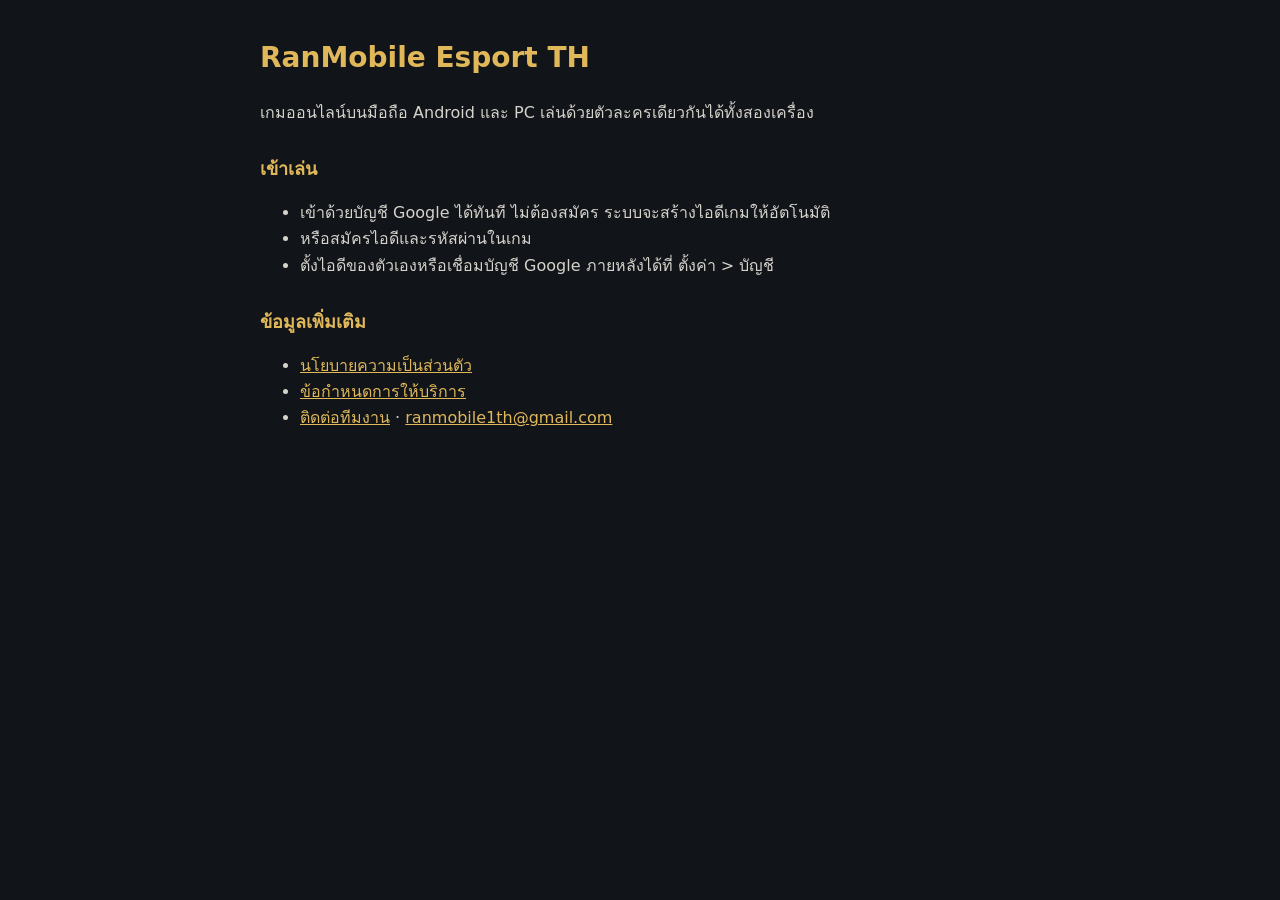
==== index.html @ 69b3a9e6 "RanMobile site: home, privacy, terms, contact" ====
<!doctype html><html lang="th"><meta charset="utf-8"><meta name="viewport" content="width=device-width,initial-scale=1"><title>RanMobile Esport TH</title><style>body{font-family:system-ui,sans-serif;background:#111418;color:#e8e6e1;margin:0;padding:16px;line-height:1.65}main{max-width:760px;margin:0 auto}h1{font-size:28px;color:#e0b85a}h2{font-size:18px;color:#e0b85a;margin-top:28px}p,li{font-size:16px;color:#d6d3cc}a{color:#e0b85a}small{color:#9ca1a9}</style>
<main>
<h1>RanMobile Esport TH</h1>
<p>เกมออนไลน์บนมือถือ Android และ PC เล่นด้วยตัวละครเดียวกันได้ทั้งสองเครื่อง</p>
<h2>เข้าเล่น</h2>
<ul>
<li>เข้าด้วยบัญชี Google ได้ทันที ไม่ต้องสมัคร ระบบจะสร้างไอดีเกมให้อัตโนมัติ</li>
<li>หรือสมัครไอดีและรหัสผ่านในเกม</li>
<li>ตั้งไอดีของตัวเองหรือเชื่อมบัญชี Google ภายหลังได้ที่ ตั้งค่า &gt; บัญชี</li>
</ul>
<h2>ข้อมูลเพิ่มเติม</h2>
<ul>
<li><a href="privacy.html">นโยบายความเป็นส่วนตัว</a></li>
<li><a href="terms.html">ข้อกำหนดการให้บริการ</a></li>
<li><a href="contact.html">ติดต่อทีมงาน</a> · <a href="mailto:ranmobile1th@gmail.com">ranmobile1th@gmail.com</a></li>
</ul>
</main></html>
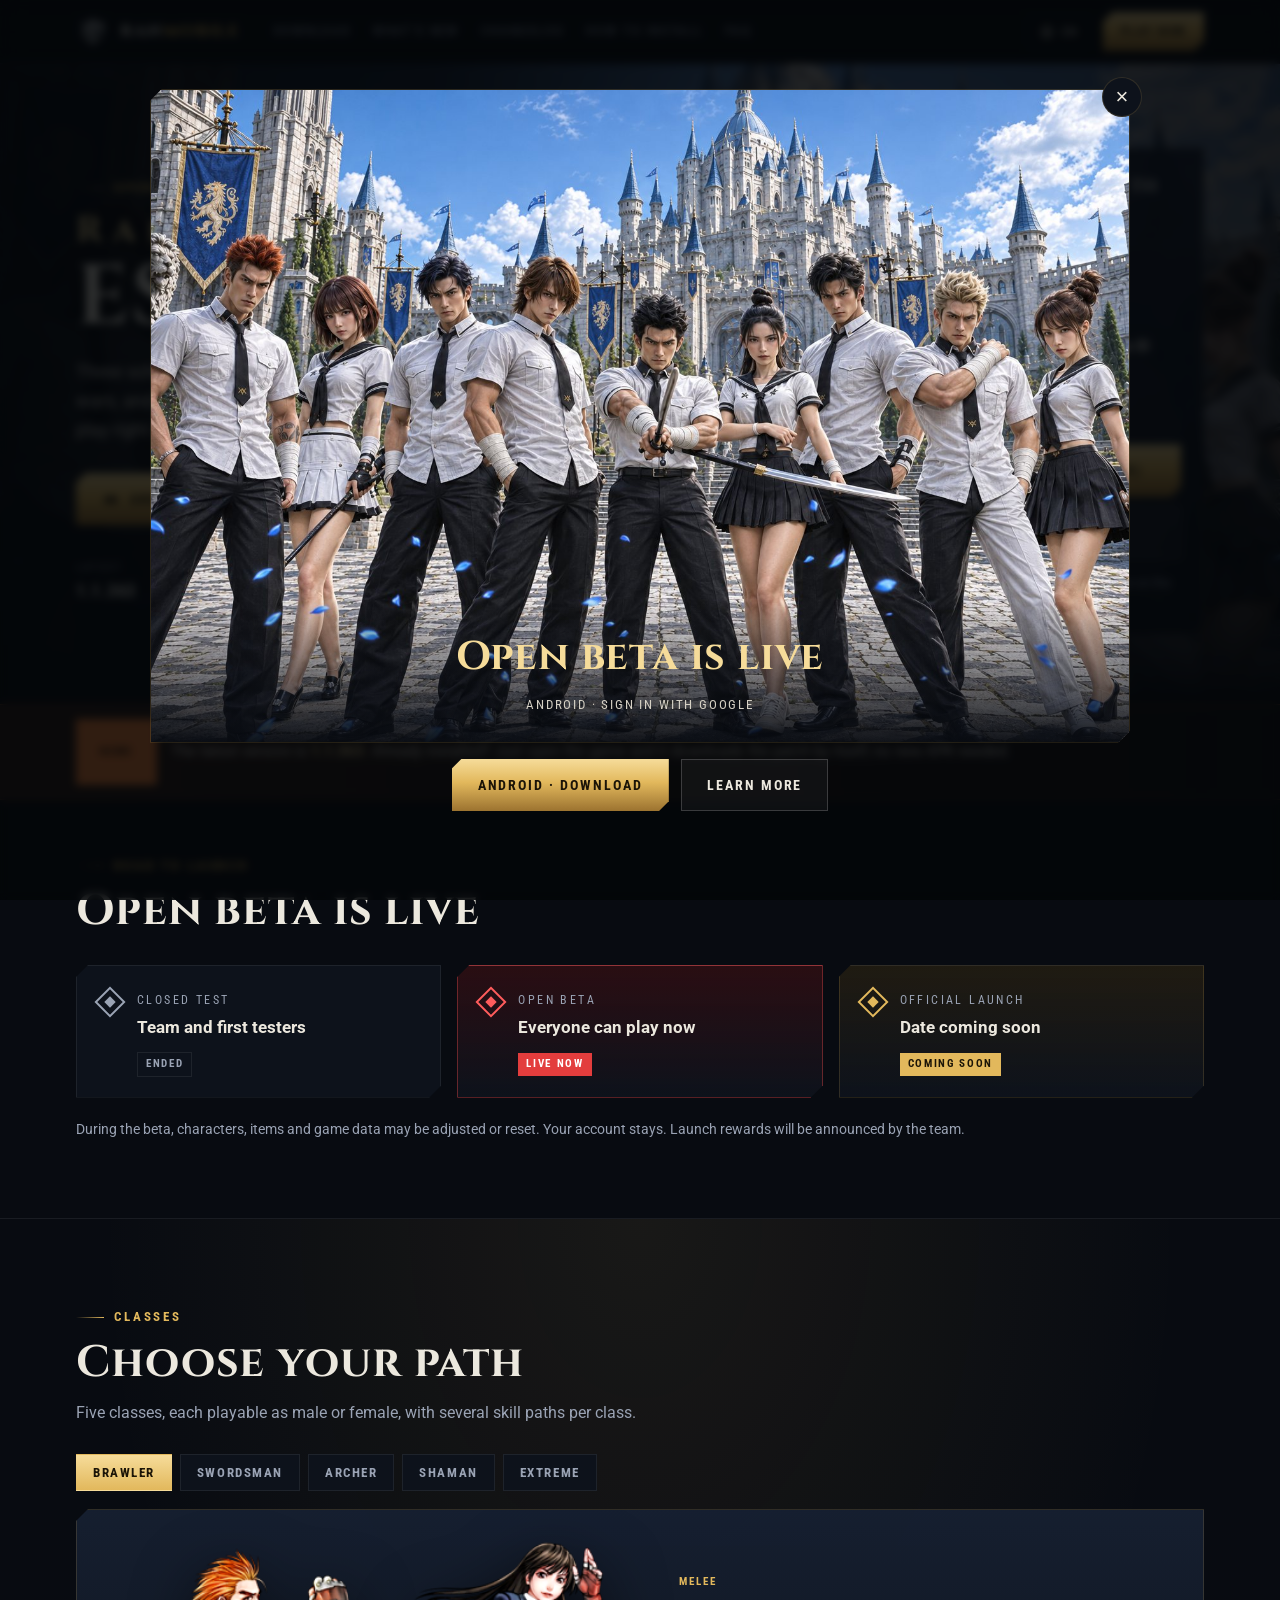
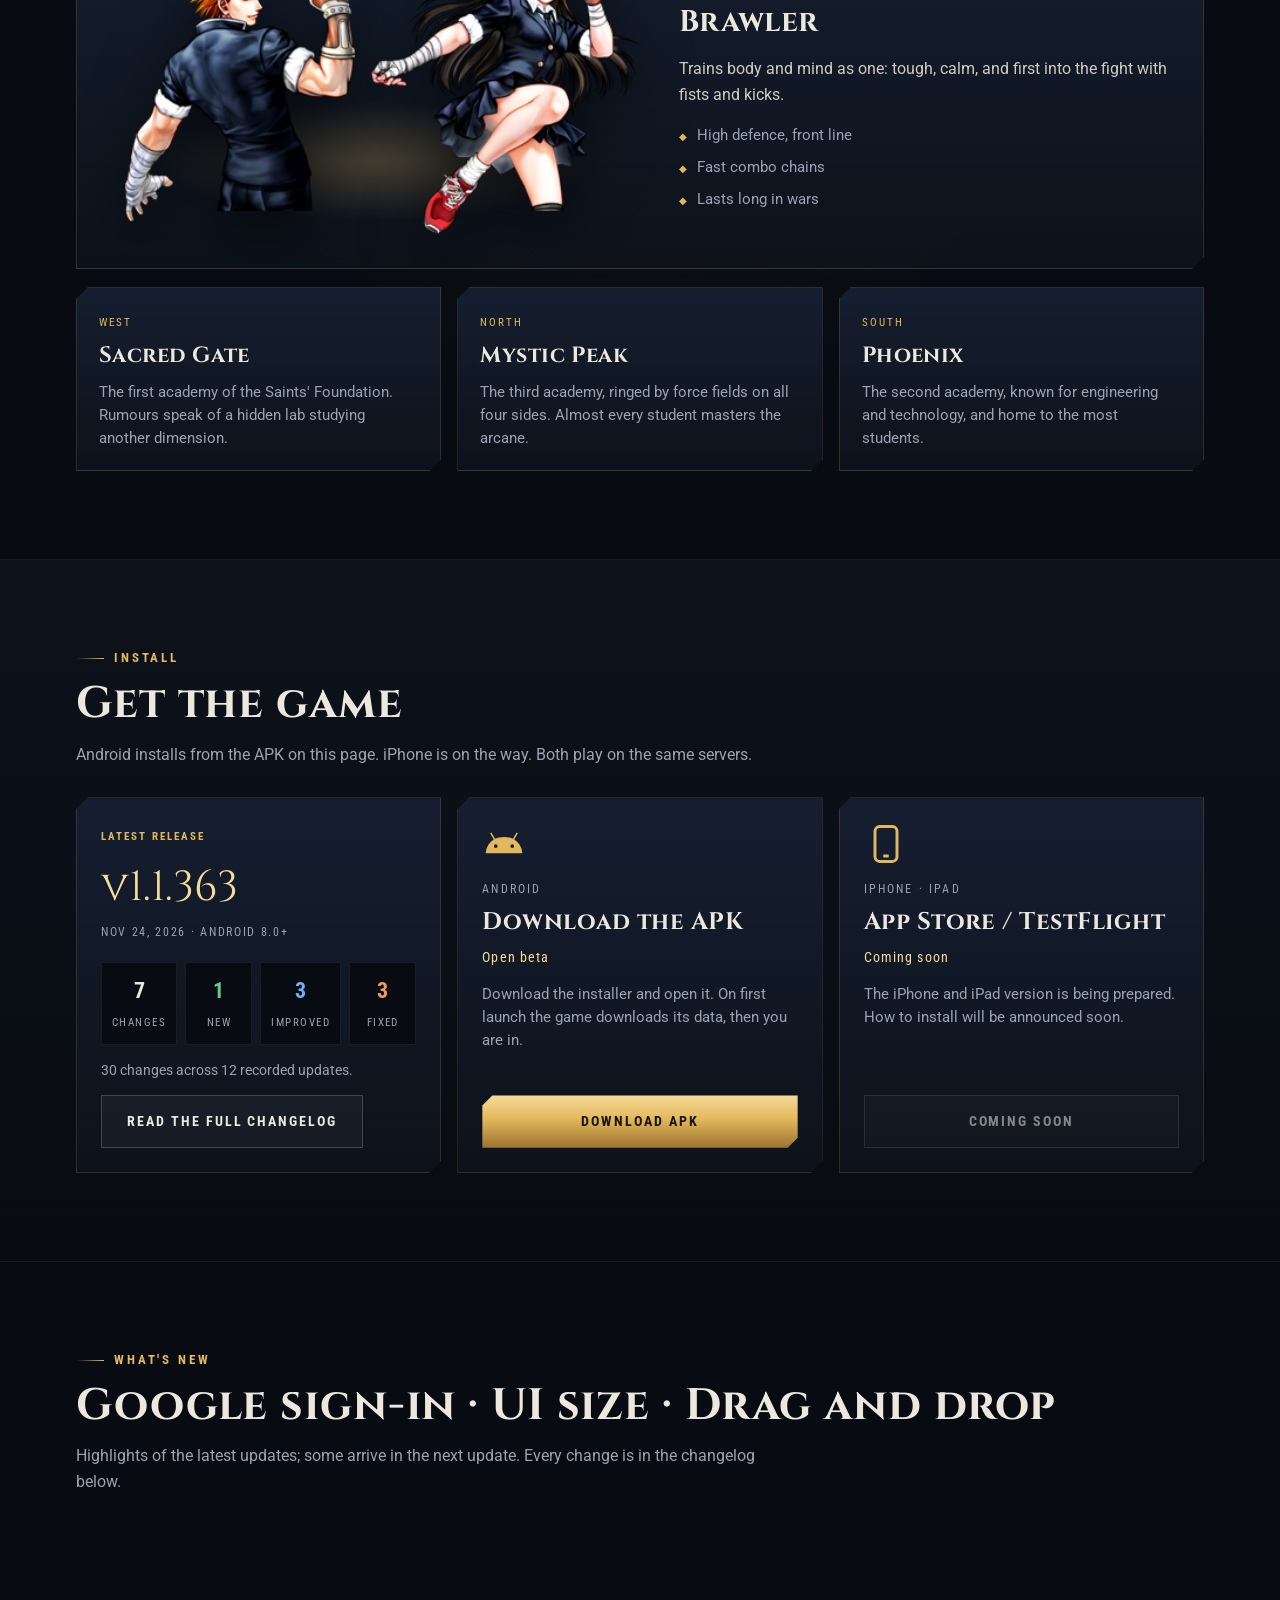
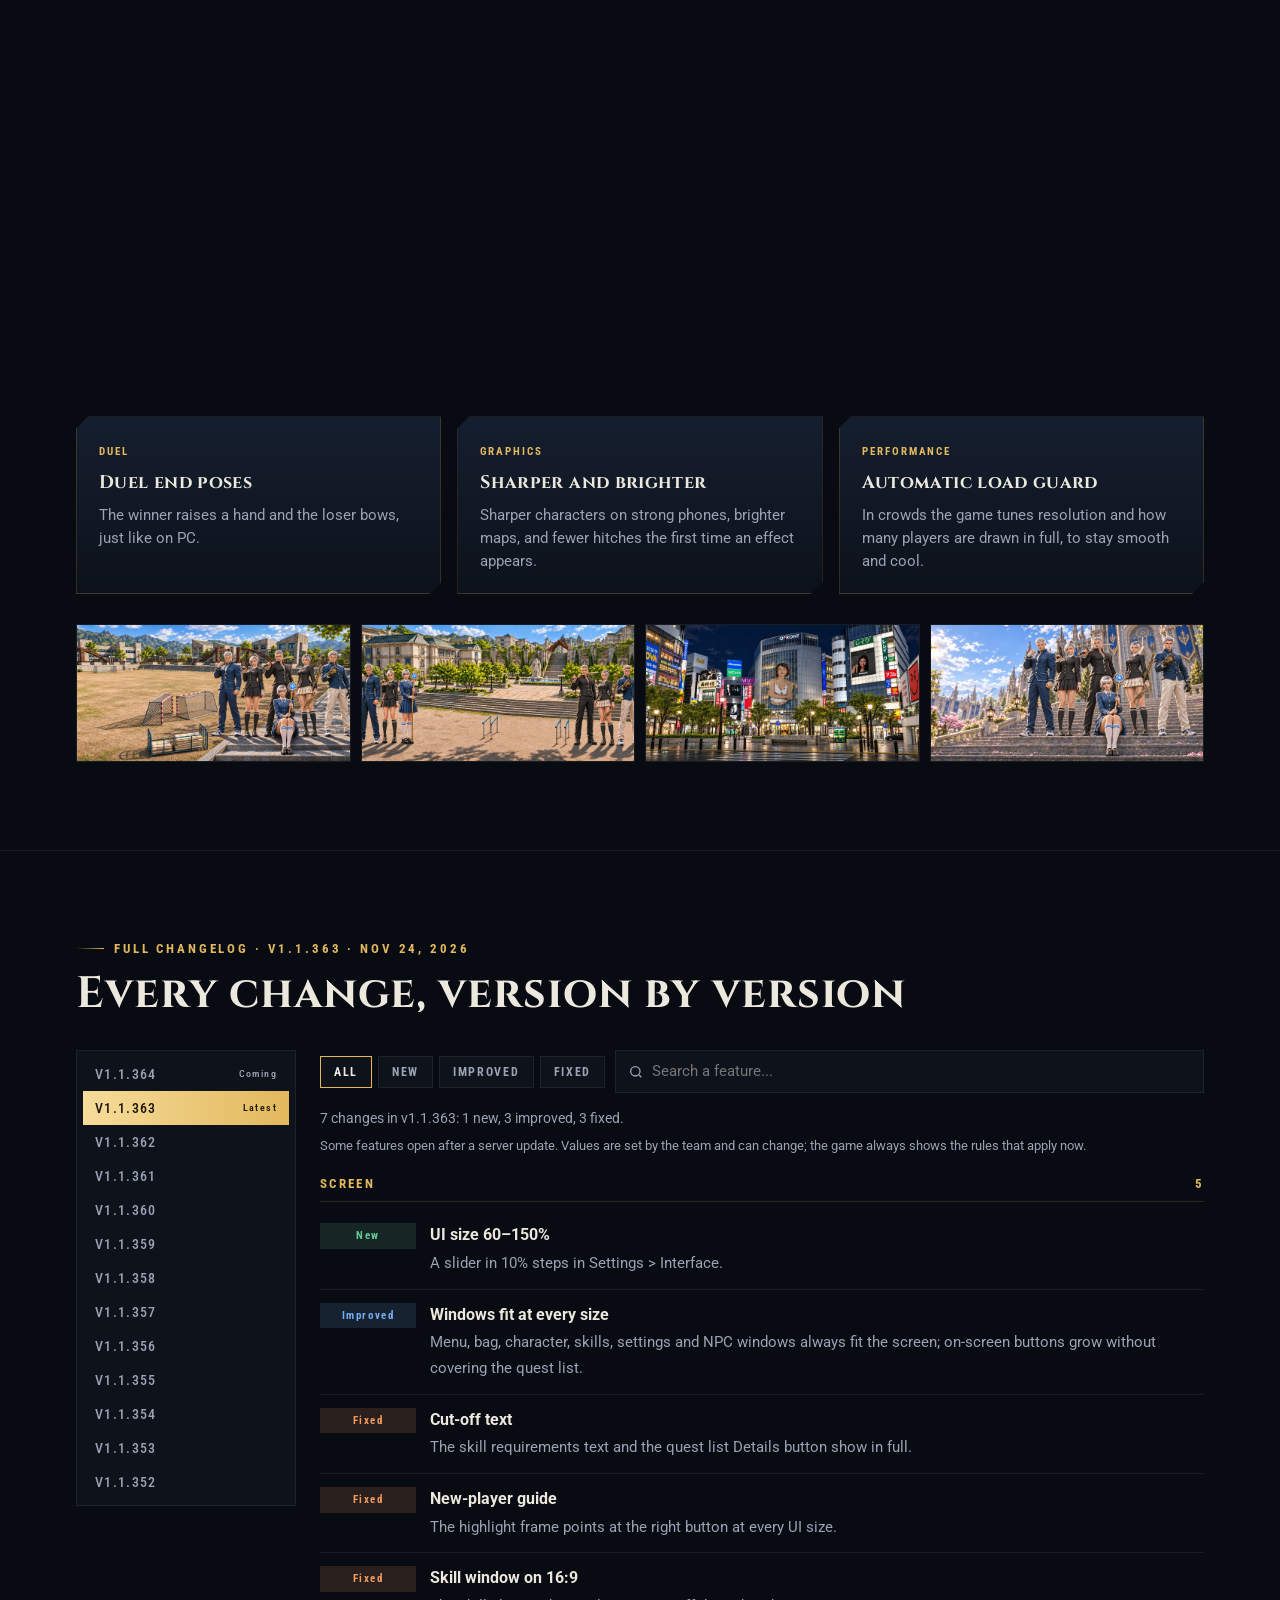
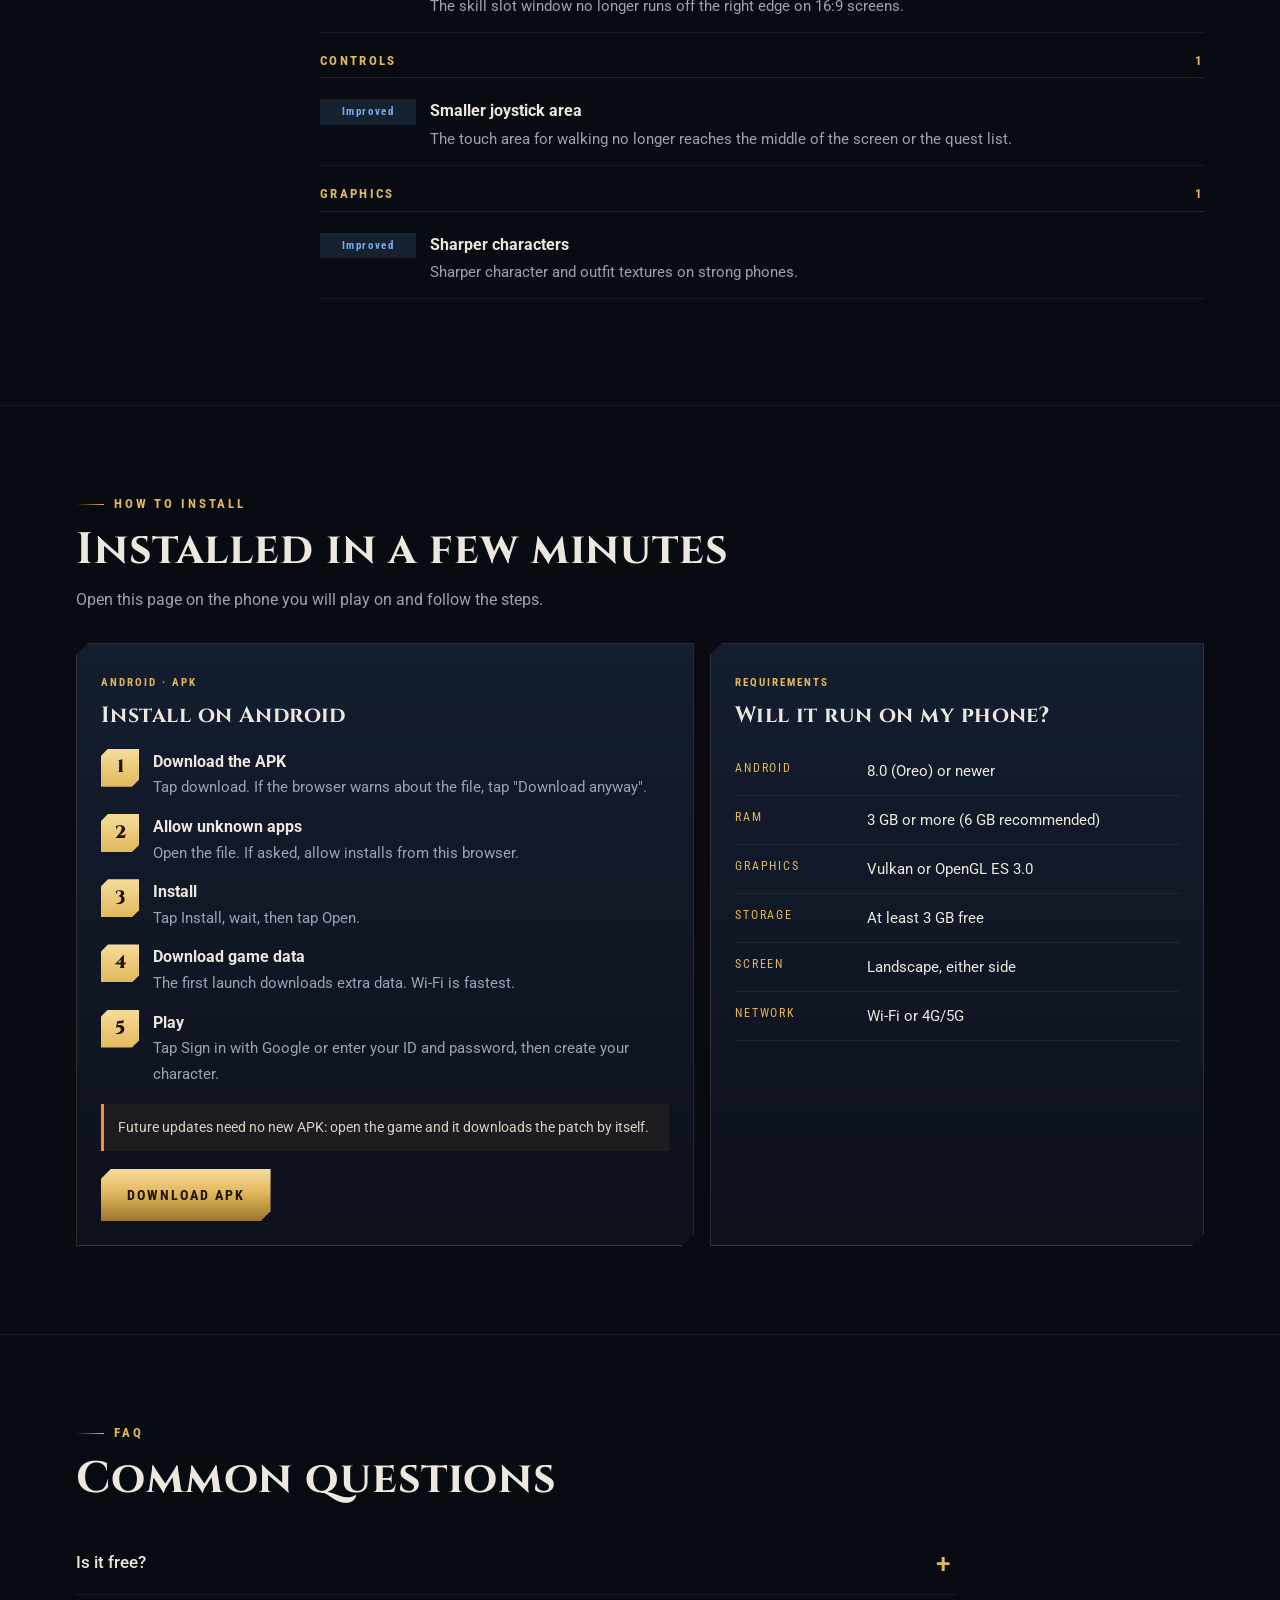
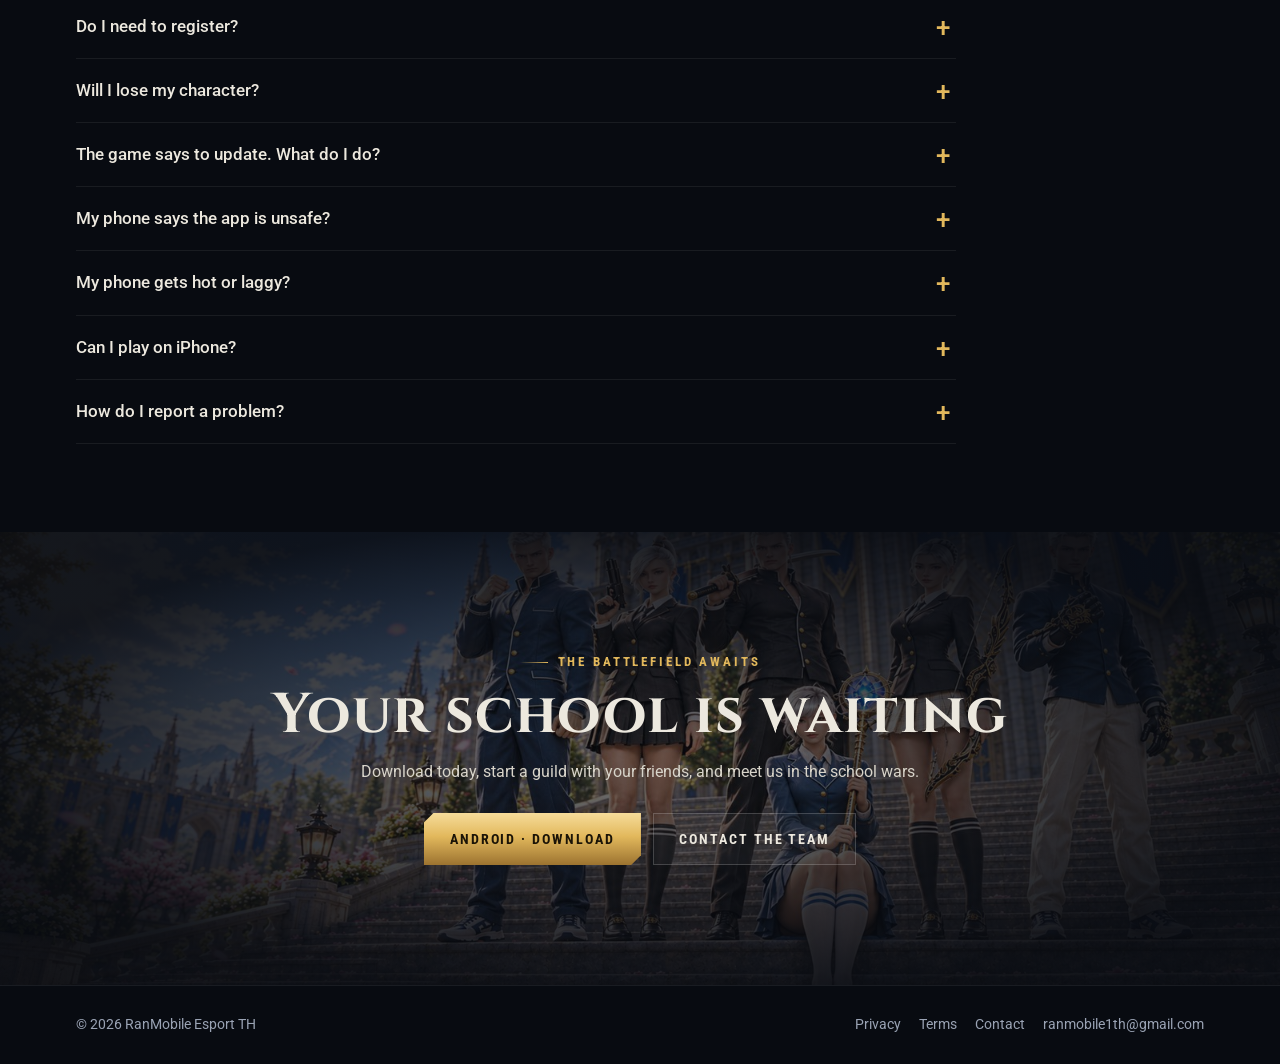
==== commit 91359230: "Game homepage: hero, road to launch, classes, download, what's new, changelog, install, FAQ; 9 langu" ====
--- a/index.html
+++ b/index.html
@@ -1,17 +1,262 @@
-<!doctype html><html lang="th"><meta charset="utf-8"><meta name="viewport" content="width=device-width,initial-scale=1"><title>RanMobile Esport TH</title><style>body{font-family:system-ui,sans-serif;background:#111418;color:#e8e6e1;margin:0;padding:16px;line-height:1.65}main{max-width:760px;margin:0 auto}h1{font-size:28px;color:#e0b85a}h2{font-size:18px;color:#e0b85a;margin-top:28px}p,li{font-size:16px;color:#d6d3cc}a{color:#e0b85a}small{color:#9ca1a9}</style>
+<!doctype html>
+<html lang="th">
+<head>
+<meta charset="utf-8">
+<meta name="viewport" content="width=device-width,initial-scale=1">
+<title>RanMobile Esport TH</title>
+<meta name="description" content="RanMobile Esport TH — เกมออนไลน์บนมือถือ 3 สถาบัน 5 สายอาชีพ สงครามกิลด์และสถาบัน เข้าเล่นด้วยบัญชี Google ได้ทันที">
+<meta property="og:title" content="RanMobile Esport TH">
+<meta property="og:description" content="3 สถาบัน · 5 สายอาชีพ · สงคราม · แชทเสียง · เล่นบนมือถือ Android">
+<meta property="og:image" content="https://ranmobile-th.github.io/img/hero.jpg">
+<meta name="theme-color" content="#080b11">
+<link rel="icon" href="img/mark.png">
+<link rel="preconnect" href="https://fonts.googleapis.com"><link rel="preconnect" href="https://fonts.gstatic.com" crossorigin>
+<link href="https://fonts.googleapis.com/css2?family=Cinzel:wght@600;700;800&family=Noto+Sans+Thai:wght@400;500;700;800&family=Roboto+Condensed:wght@500;700&family=Roboto:wght@400;500;700&display=swap" rel="stylesheet">
+<link rel="stylesheet" href="style.css">
+</head>
+<body>
+<nav class="nav" aria-label="main">
+ <div class="wrap">
+  <a class="brand" href="#top"><img src="img/mark.png" alt=""><span>RAN<b>MOBILE</b></span></a>
+  <div class="navlinks" id="navlinks">
+   <a href="#download" data-i18n="nav.download"></a>
+   <a href="#new" data-i18n="nav.new"></a>
+   <a href="#changelog" data-i18n="nav.changelog"></a>
+   <a href="#install" data-i18n="nav.install"></a>
+   <a href="#faq" data-i18n="nav.faq"></a>
+  </div>
+  <div class="navright">
+   <div class="lang" id="lang">
+    <button type="button" aria-haspopup="true" aria-expanded="false"><svg viewBox="0 0 24 24" fill="none" stroke="currentColor" stroke-width="1.6"><circle cx="12" cy="12" r="9"/><path d="M3 12h18M12 3c2.6 2.8 2.6 15.2 0 18M12 3c-2.6 2.8-2.6 15.2 0 18"/></svg><span id="langcode">TH</span></button>
+    <ul id="langlist"></ul>
+   </div>
+   <a class="btn btn-gold get-btn" href="#download"><span data-i18n="nav.get"></span></a>
+   <button class="burger" id="burger" aria-label="menu"><svg viewBox="0 0 24 24" fill="none" stroke="currentColor" stroke-width="1.8"><path d="M4 7h16M4 12h16M4 17h16"/></svg></button>
+  </div>
+ </div>
+</nav>
+
 <main>
-<h1>RanMobile Esport TH</h1>
-<p>เกมออนไลน์บนมือถือ Android และ PC เล่นด้วยตัวละครเดียวกันได้ทั้งสองเครื่อง</p>
-<h2>เข้าเล่น</h2>
-<ul>
-<li>เข้าด้วยบัญชี Google ได้ทันที ไม่ต้องสมัคร ระบบจะสร้างไอดีเกมให้อัตโนมัติ</li>
-<li>หรือสมัครไอดีและรหัสผ่านในเกม</li>
-<li>ตั้งไอดีของตัวเองหรือเชื่อมบัญชี Google ภายหลังได้ที่ ตั้งค่า &gt; บัญชี</li>
-</ul>
-<h2>ข้อมูลเพิ่มเติม</h2>
-<ul>
-<li><a href="privacy.html">นโยบายความเป็นส่วนตัว</a></li>
-<li><a href="terms.html">ข้อกำหนดการให้บริการ</a></li>
-<li><a href="contact.html">ติดต่อทีมงาน</a> · <a href="mailto:ranmobile1th@gmail.com">ranmobile1th@gmail.com</a></li>
-</ul>
-</main></html>
+<header class="hero" id="top">
+ <div class="hero-bg" aria-hidden="true"></div>
+ <div class="wrap">
+  <div>
+   <div class="kicker" data-i18n="hero.kicker"></div>
+   <h1><span class="sub">RanMobile</span>ESPORT TH</h1>
+   <p class="desc" data-i18n="hero.desc"></p>
+   <div class="ctas">
+    <a class="btn btn-gold apk-link" href="#"><svg viewBox="0 0 24 24" fill="currentColor"><path d="M17.6 9.5 19.4 6.4a.4.4 0 0 0-.7-.4l-1.8 3.2A10.9 10.9 0 0 0 12 8.2c-1.8 0-3.5.4-4.9 1l-1.8-3.2a.4.4 0 1 0-.7.4l1.8 3.1A9.6 9.6 0 0 0 2 17h20a9.6 9.6 0 0 0-4.4-7.5ZM7.5 14.2a1 1 0 1 1 0-2 1 1 0 0 1 0 2Zm9 0a1 1 0 1 1 0-2 1 1 0 0 1 0 2Z"/></svg><span data-i18n="cta.android"></span></a>
+    <a class="btn btn-ghost" aria-disabled="true"><svg viewBox="0 0 24 24" fill="none" stroke="currentColor" stroke-width="1.6"><rect x="6" y="2.5" width="12" height="19" rx="2.5"/><path d="M10.5 18.5h3"/></svg><span data-i18n="cta.ios"></span></a>
+   </div>
+   <div class="stats">
+    <div><small data-i18n="stat.version"></small><b class="v-latest"></b></div>
+    <div><small data-i18n="stat.android"></small><b>8.0+</b></div>
+    <div><small data-i18n="stat.updated"></small><b class="v-date"></b></div>
+   </div>
+  </div>
+  <aside class="card chamfer infocard reveal">
+   <div class="head"><img src="img/mark.png" alt=""><div><h3>RanMobile Esport TH</h3><small data-i18n="card.sub"></small></div></div>
+   <div class="specs">
+    <div><small data-i18n="card.version"></small><b class="v-latest"></b></div>
+    <div><small data-i18n="card.price"></small><b data-i18n="card.free"></b></div>
+    <div><small data-i18n="card.android"></small><b>Android 8.0+</b></div>
+    <div><small data-i18n="card.login"></small><b data-i18n="card.loginv"></b></div>
+    <div class="wide"><small data-i18n="card.where"></small><b data-i18n="card.wherev"></b></div>
+   </div>
+   <a class="btn btn-gold apk-link" href="#"><span data-i18n="cta.androidapk"></span></a>
+   <a class="btn btn-ghost" href="#install"><span data-i18n="cta.howto"></span></a>
+   <p data-i18n="card.note"></p>
+  </aside>
+ </div>
+</header>
+
+<div class="notice">
+ <div class="wrap"><span class="pill req" data-i18n="notice.tag"></span><span data-i18n-html="notice.text"></span></div>
+</div>
+
+<section class="road" id="launch">
+ <div class="wrap">
+  <div class="kicker" data-i18n="road.kicker"></div>
+  <h2 data-i18n="road.title"></h2>
+  <div class="steps">
+   <div class="step done chamfer reveal"><div class="gem"></div><div><small data-i18n="road.s1"></small><b data-i18n="road.s1d"></b><span class="tag ended" data-i18n="tag.ended"></span></div></div>
+   <div class="step live chamfer reveal"><div class="gem"></div><div><small data-i18n="road.s2"></small><b data-i18n="road.s2d"></b><span class="tag live" data-i18n="tag.live"></span></div></div>
+   <div class="step next chamfer reveal"><div class="gem"></div><div><small data-i18n="road.s3"></small><b data-i18n="road.s3d"></b><span class="tag soon" data-i18n="tag.soon"></span></div></div>
+  </div>
+  <p class="foot-note" data-i18n="road.note"></p>
+ </div>
+</section>
+
+<section class="classes block" id="classes">
+ <div class="wrap">
+  <div class="kicker" data-i18n="cls.kicker"></div>
+  <h2 data-i18n="cls.title"></h2>
+  <p class="lead" data-i18n="cls.lead"></p>
+  <div class="cls-tabs" role="tablist" id="clstabs"></div>
+  <div class="card chamfer cls-stage reveal">
+   <div class="cls-art" id="clsart"></div>
+   <div class="cls-info"><span class="chip" id="clschip"></span><h3 id="clsname"></h3><p id="clsdesc"></p><ul id="clspts"></ul></div>
+  </div>
+  <div class="schools">
+   <div class="card chamfer school reveal"><small data-i18n="sch.w"></small><h3>Sacred Gate</h3><p data-i18n="sch.sg"></p></div>
+   <div class="card chamfer school reveal"><small data-i18n="sch.n"></small><h3>Mystic Peak</h3><p data-i18n="sch.mp"></p></div>
+   <div class="card chamfer school reveal"><small data-i18n="sch.s"></small><h3>Phoenix</h3><p data-i18n="sch.phx"></p></div>
+  </div>
+ </div>
+</section>
+
+<section class="get block" id="download">
+ <div class="wrap">
+  <div class="kicker" data-i18n="get.kicker"></div>
+  <h2 data-i18n="get.title"></h2>
+  <p class="lead" data-i18n="get.lead"></p>
+  <div class="get-grid">
+   <div class="card chamfer release reveal">
+    <span class="chip" data-i18n="get.latest"></span>
+    <div class="ver">v<span class="v-latest"></span></div>
+    <div class="meta"><span class="v-date"></span> · ANDROID 8.0+</div>
+    <div class="counts"><div><b id="c-all"></b><small data-i18n="get.changes"></small></div><div class="n"><b id="c-new"></b><small data-i18n="f.new"></small></div><div class="i"><b id="c-imp"></b><small data-i18n="f.imp"></small></div><div class="f"><b id="c-fix"></b><small data-i18n="f.fix"></small></div></div>
+    <p id="c-total"></p>
+    <a class="btn btn-ghost" href="#changelog"><span data-i18n="get.readall"></span></a>
+   </div>
+   <div class="card chamfer platform reveal">
+    <svg class="icon" viewBox="0 0 24 24" fill="currentColor"><path d="M17.6 9.5 19.4 6.4a.4.4 0 0 0-.7-.4l-1.8 3.2A10.9 10.9 0 0 0 12 8.2c-1.8 0-3.5.4-4.9 1l-1.8-3.2a.4.4 0 1 0-.7.4l1.8 3.1A9.6 9.6 0 0 0 2 17h20a9.6 9.6 0 0 0-4.4-7.5ZM7.5 14.2a1 1 0 1 1 0-2 1 1 0 0 1 0 2Zm9 0a1 1 0 1 1 0-2 1 1 0 0 1 0 2Z"/></svg>
+    <small>ANDROID</small><h3 data-i18n="get.and"></h3><div class="sub" data-i18n="get.ands"></div>
+    <p data-i18n="get.andp"></p>
+    <a class="btn btn-gold apk-link" href="#"><span data-i18n="cta.downloadapk"></span></a>
+   </div>
+   <div class="card chamfer platform reveal">
+    <svg class="icon" viewBox="0 0 24 24" fill="none" stroke="currentColor" stroke-width="1.6"><rect x="6" y="2.5" width="12" height="19" rx="2.5"/><path d="M10.5 18.5h3"/></svg>
+    <small>IPHONE · IPAD</small><h3 data-i18n="get.ios"></h3><div class="sub" data-i18n="tag.soon"></div>
+    <p data-i18n="get.iosp"></p>
+    <a class="btn btn-ghost" aria-disabled="true"><span data-i18n="tag.soon"></span></a>
+   </div>
+  </div>
+ </div>
+</section>
+
+<section class="block" id="new">
+ <div class="wrap">
+  <div class="kicker" data-i18n="new.kicker"></div>
+  <h2 data-i18n="new.title"></h2>
+  <p class="lead" data-i18n="new.lead"></p>
+  <div class="feat-hero">
+   <article class="feat big chamfer reveal"><div class="bg" style="background-image:url(img/hero.jpg)"></div><span class="chip" data-i18n="new.f1c"></span><h3 data-i18n="new.f1t"></h3><p data-i18n="new.f1p"></p></article>
+   <article class="feat chamfer reveal"><div class="bg" style="background-image:url(img/slide2.jpg)"></div><span class="chip" data-i18n="new.f2c"></span><h3 data-i18n="new.f2t"></h3><p data-i18n="new.f2p"></p></article>
+   <article class="feat chamfer reveal"><div class="bg" style="background-image:url(img/slide1.jpg)"></div><span class="chip" data-i18n="new.f3c"></span><h3 data-i18n="new.f3t"></h3><p data-i18n="new.f3p"></p></article>
+  </div>
+  <div class="feat-grid">
+   <div class="card chamfer mini reveal"><span class="chip" data-i18n="new.m1c"></span><h3 data-i18n="new.m1t"></h3><p data-i18n="new.m1p"></p></div>
+   <div class="card chamfer mini reveal"><span class="chip" data-i18n="new.m2c"></span><h3 data-i18n="new.m2t"></h3><p data-i18n="new.m2p"></p></div>
+   <div class="card chamfer mini reveal"><span class="chip" data-i18n="new.m3c"></span><h3 data-i18n="new.m3t"></h3><p data-i18n="new.m3p"></p></div>
+  </div>
+  <div class="gallery" id="gallery">
+   <button data-src="img/slide1.jpg" aria-label="screenshot 1"><img src="img/slide1.jpg" alt="" loading="lazy"></button>
+   <button data-src="img/slide2.jpg" aria-label="screenshot 2"><img src="img/slide2.jpg" alt="" loading="lazy"></button>
+   <button data-src="img/slide3.jpg" aria-label="screenshot 3"><img src="img/slide3.jpg" alt="" loading="lazy"></button>
+   <button data-src="img/slide4.jpg" aria-label="screenshot 4"><img src="img/slide4.jpg" alt="" loading="lazy"></button>
+  </div>
+ </div>
+</section>
+
+<section class="block" id="changelog">
+ <div class="wrap">
+  <div class="kicker" id="log-kicker"></div>
+  <h2 data-i18n="log.title"></h2>
+  <div class="log">
+   <nav class="rail" id="rail" aria-label="versions"></nav>
+   <div>
+    <div class="logtools">
+     <div class="filters" id="filters">
+      <button data-f="all" aria-pressed="true" data-i18n="f.all"></button>
+      <button data-f="new" aria-pressed="false" data-i18n="f.new"></button>
+      <button data-f="imp" aria-pressed="false" data-i18n="f.imp"></button>
+      <button data-f="fix" aria-pressed="false" data-i18n="f.fix"></button>
+     </div>
+     <label class="search"><svg viewBox="0 0 24 24" fill="none" stroke="currentColor" stroke-width="2"><circle cx="11" cy="11" r="7"/><path d="m20 20-3.5-3.5"/></svg><input id="q" type="search" data-i18n-ph="log.search"></label>
+    </div>
+    <p class="logsum" id="logsum"></p>
+    <p class="lognote" data-i18n="log.note"></p>
+    <div id="entries"></div>
+   </div>
+  </div>
+ </div>
+</section>
+
+<section class="block" id="install">
+ <div class="wrap">
+  <div class="kicker" data-i18n="ins.kicker"></div>
+  <h2 data-i18n="ins.title"></h2>
+  <p class="lead" data-i18n="ins.lead"></p>
+  <div class="install-grid">
+   <div class="card chamfer howto reveal">
+    <span class="chip">ANDROID · APK</span><h3 data-i18n="ins.h"></h3>
+    <ol>
+     <li><div><b data-i18n="ins.1t"></b><span data-i18n="ins.1p"></span></div></li>
+     <li><div><b data-i18n="ins.2t"></b><span data-i18n="ins.2p"></span></div></li>
+     <li><div><b data-i18n="ins.3t"></b><span data-i18n="ins.3p"></span></div></li>
+     <li><div><b data-i18n="ins.4t"></b><span data-i18n="ins.4p"></span></div></li>
+     <li><div><b data-i18n="ins.5t"></b><span data-i18n="ins.5p"></span></div></li>
+    </ol>
+    <div class="tip" data-i18n="ins.tip"></div>
+    <div style="margin-top:18px"><a class="btn btn-gold apk-link" href="#"><span data-i18n="cta.downloadapk"></span></a></div>
+   </div>
+   <div class="card chamfer req reveal">
+    <span class="chip" data-i18n="req.kicker"></span><h3 data-i18n="req.title"></h3>
+    <dl>
+     <div><dt>Android</dt><dd data-i18n="req.and"></dd></div>
+     <div><dt data-i18n="req.ramk"></dt><dd data-i18n="req.ram"></dd></div>
+     <div><dt data-i18n="req.gfxk"></dt><dd data-i18n="req.gfx"></dd></div>
+     <div><dt data-i18n="req.spacek"></dt><dd data-i18n="req.space"></dd></div>
+     <div><dt data-i18n="req.scrk"></dt><dd data-i18n="req.scr"></dd></div>
+     <div><dt data-i18n="req.netk"></dt><dd data-i18n="req.net"></dd></div>
+    </dl>
+   </div>
+  </div>
+ </div>
+</section>
+
+<section class="block" id="faq">
+ <div class="wrap">
+  <div class="kicker">FAQ</div>
+  <h2 data-i18n="faq.title"></h2>
+  <div class="faq-list" id="faqlist"></div>
+ </div>
+</section>
+
+<section class="closing">
+ <div class="bg" aria-hidden="true"></div>
+ <div class="wrap">
+  <div class="kicker" style="justify-content:center" data-i18n="end.kicker"></div>
+  <h2 data-i18n="end.title"></h2>
+  <p data-i18n="end.p"></p>
+  <div class="ctas">
+   <a class="btn btn-gold apk-link" href="#"><span data-i18n="cta.android"></span></a>
+   <a class="btn btn-ghost" href="contact.html"><span data-i18n="cta.contact"></span></a>
+  </div>
+ </div>
+</section>
+</main>
+
+<footer>
+ <div class="wrap">
+  <span>© 2026 RanMobile Esport TH</span>
+  <nav><a href="privacy.html" data-i18n="foot.privacy"></a><a href="terms.html" data-i18n="foot.terms"></a><a href="contact.html" data-i18n="foot.contact"></a><a href="mailto:ranmobile1th@gmail.com">ranmobile1th@gmail.com</a></nav>
+ </div>
+</footer>
+
+<div class="modal" id="poster" role="dialog" aria-modal="true">
+ <div class="box">
+  <button class="x" aria-label="close">×</button>
+  <div class="poster chamfer"><img src="img/hero.jpg" alt=""><div class="cap"><h3 data-i18n="pop.title"></h3><p data-i18n="pop.sub"></p></div></div>
+  <div class="ctas"><a class="btn btn-gold apk-link" href="#"><span data-i18n="cta.android"></span></a><a class="btn btn-ghost close-modal" href="#launch"><span data-i18n="pop.more"></span></a></div>
+ </div>
+</div>
+<div class="modal lightbox" id="lightbox" role="dialog" aria-modal="true"><div class="box"><button class="x" aria-label="close">×</button><img alt=""></div></div>
+
+<script src="site.js"></script>
+<script src="i18n.js"></script>
+<script src="changelog.js"></script>
+<script src="app.js"></script>
+</body>
+</html>
--- a/style.css
+++ b/style.css
@@ -0,0 +1,263 @@
+:root{color-scheme:dark;--ground:#080b11;--ground-2:#0d121b;--panel:#111824;--panel-hi:#162032;--line:rgba(226,184,92,.16);--line-soft:rgba(255,255,255,.07);--gold:#e2b85c;--gold-hi:#f6dc9a;--gold-deep:#9c7330;--ember:#ff8a3d;--text:#ece8de;--muted:#9aa3b4;--new:#63c995;--imp:#73aef0;--fix:#f19a5c;--on-gold:#1b1407;--display:"Cinzel","Noto Sans Thai","Trajan Pro",Georgia,serif;--label:"Roboto Condensed","Noto Sans Thai","Arial Narrow",system-ui,sans-serif;--body:"Roboto","Noto Sans Thai",system-ui,-apple-system,"Segoe UI",sans-serif;--gutter:16px;--max:1160px;--chamfer:12px}
+*{box-sizing:border-box}html{scroll-behavior:smooth;scroll-padding-top:72px}
+body{margin:0;background:var(--ground);color:var(--text);font-family:var(--body);font-size:16px;line-height:1.6;-webkit-font-smoothing:antialiased;overflow-x:hidden}
+a{color:var(--gold);text-decoration:none}a:hover{color:var(--gold-hi)}
+img{max-width:100%;display:block}
+.wrap{max-width:var(--max);margin:0 auto;padding:0 var(--gutter)}
+.chamfer{clip-path:polygon(var(--chamfer) 0,100% 0,100% calc(100% - var(--chamfer)),calc(100% - var(--chamfer)) 100%,0 100%,0 var(--chamfer))}
+.kicker{font-family:var(--label);font-weight:700;font-size:13px;letter-spacing:.22em;text-transform:uppercase;color:var(--gold);display:flex;align-items:center;gap:10px}
+.kicker:before{content:"";width:28px;height:1px;background:linear-gradient(90deg,transparent,var(--gold))}
+h1,h2,h3{font-family:var(--display);font-weight:700;margin:0;letter-spacing:.02em}
+h2{font-size:clamp(28px,4vw,44px);line-height:1.15;margin:10px 0 12px}
+.lead{color:var(--muted);max-width:720px;margin:0}
+section{position:relative;padding:88px 0}
+.block{border-top:1px solid var(--line-soft)}
+/* buttons */
+.btn{display:inline-flex;align-items:center;justify-content:center;gap:10px;font-family:var(--label);font-weight:700;font-size:14px;letter-spacing:.14em;text-transform:uppercase;padding:15px 26px;border:0;cursor:pointer;transition:transform .15s,filter .15s,background .15s;white-space:nowrap}
+.btn svg{width:18px;height:18px;flex:none}
+.btn-gold{background:linear-gradient(var(--gold-hi),var(--gold) 45%,var(--gold-deep));color:var(--on-gold);clip-path:polygon(10px 0,100% 0,100% calc(100% - 10px),calc(100% - 10px) 100%,0 100%,0 10px)}
+.btn-gold:hover{filter:brightness(1.08);transform:translateY(-1px);color:var(--on-gold)}
+.btn-ghost{background:rgba(255,255,255,.04);color:var(--text);box-shadow:inset 0 0 0 1px rgba(255,255,255,.18)}
+.btn-ghost:hover{background:rgba(255,255,255,.08);color:var(--text)}
+.btn[aria-disabled=true]{opacity:.55;cursor:default;pointer-events:none}
+/* nav */
+.nav{position:sticky;top:0;z-index:50;background:rgba(8,11,17,.82);backdrop-filter:blur(12px);-webkit-backdrop-filter:blur(12px);border-bottom:1px solid var(--line-soft)}
+.nav .wrap{display:flex;align-items:center;gap:22px;height:63px}
+.brand{display:flex;align-items:center;gap:10px;font-family:var(--display);font-weight:800;letter-spacing:.12em;color:var(--text);font-size:16px}
+.brand img{width:34px;height:34px;object-fit:contain}
+.brand b{color:var(--gold);font-weight:800}
+.navlinks{display:flex;gap:22px;margin-left:12px}
+.navlinks a{font-family:var(--label);font-weight:500;font-size:13px;letter-spacing:.14em;text-transform:uppercase;color:var(--muted)}
+.navlinks a:hover{color:var(--text)}
+.navright{margin-left:auto;display:flex;align-items:center;gap:12px}
+.lang{position:relative}
+.lang button{display:flex;align-items:center;gap:7px;background:none;border:1px solid var(--line-soft);color:var(--text);font-family:var(--label);font-size:13px;letter-spacing:.1em;padding:8px 11px;cursor:pointer}
+.lang button svg{width:16px;height:16px;opacity:.8}
+.lang ul{position:absolute;right:0;top:calc(100% + 6px);list-style:none;margin:0;padding:6px;background:var(--panel);border:1px solid var(--line);min-width:190px;display:none;box-shadow:0 18px 40px rgba(0,0,0,.5)}
+.lang.open ul{display:block}
+.lang li a{display:flex;justify-content:space-between;gap:12px;padding:9px 12px;color:var(--text);font-size:14px}
+.lang li a:hover,.lang li a[aria-current=true]{background:var(--panel-hi);color:var(--gold-hi)}
+.lang li small{color:var(--muted);font-family:var(--label);letter-spacing:.1em}
+.nav .btn{padding:10px 18px;font-size:12px}
+.burger{display:none;background:none;border:0;color:var(--text);padding:6px;cursor:pointer}
+.burger svg{width:26px;height:26px}
+/* hero */
+.hero{position:relative;min-height:640px;display:flex;align-items:center;overflow:hidden;padding:72px 0 56px}
+.hero-bg{position:absolute;inset:0;background:url(img/hero.jpg) center 22%/cover no-repeat;transform:scale(1.04);animation:drift 22s ease-in-out infinite alternate}
+@keyframes drift{to{transform:scale(1.1) translateX(-1.5%)}}
+.hero:after{content:"";position:absolute;inset:0;background:linear-gradient(90deg,rgba(8,11,17,.96) 0%,rgba(8,11,17,.82) 34%,rgba(8,11,17,.25) 62%,rgba(8,11,17,.55) 100%),linear-gradient(0deg,var(--ground) 0%,transparent 30%)}
+.hero .wrap{position:relative;z-index:2;display:grid;grid-template-columns:1fr 360px;gap:40px;align-items:center;width:100%}
+.hero h1{font-size:clamp(44px,7vw,84px);line-height:1;letter-spacing:.02em;margin:14px 0 6px;text-shadow:0 6px 30px rgba(0,0,0,.6)}
+.hero h1 .sub{display:block;font-size:.42em;letter-spacing:.34em;color:var(--gold-hi);margin-bottom:8px;font-weight:700}
+.hero p.desc{font-size:18px;color:#d9d5cb;max-width:520px;margin:18px 0 28px}
+.hero .ctas{display:flex;gap:12px;flex-wrap:wrap}
+.stats{display:flex;gap:44px;margin-top:34px;flex-wrap:wrap}
+.stats div{font-family:var(--label)}
+.stats small{display:block;font-size:11px;letter-spacing:.2em;color:var(--muted);text-transform:uppercase}
+.stats b{font-size:18px;letter-spacing:.04em;color:var(--text)}
+.card{background:linear-gradient(180deg,rgba(22,32,50,.92),rgba(13,18,27,.94));border:1px solid var(--line);position:relative}
+.infocard{padding:22px;backdrop-filter:blur(6px)}
+.infocard .head{display:flex;gap:14px;align-items:center;margin-bottom:16px}
+.infocard .head img{width:58px;height:58px;object-fit:contain;filter:drop-shadow(0 4px 12px rgba(226,184,92,.25))}
+.infocard h3{font-size:18px}
+.infocard .head small{color:var(--muted);font-size:13px}
+.specs{display:grid;grid-template-columns:1fr 1fr;gap:12px 16px;padding:14px 0;border-top:1px solid var(--line-soft);border-bottom:1px solid var(--line-soft);margin-bottom:16px}
+.specs small{display:block;font-family:var(--label);font-size:11px;letter-spacing:.18em;text-transform:uppercase;color:var(--muted)}
+.specs b{font-size:15px}
+.specs .wide{grid-column:1/-1}
+.infocard .btn{width:100%;margin-bottom:10px}
+.infocard p{font-size:12.5px;color:var(--muted);text-align:center;margin:4px 0 0}
+/* notice */
+.notice{background:linear-gradient(90deg,rgba(255,138,61,.16),rgba(255,138,61,.04));border-top:1px solid rgba(255,138,61,.35);border-bottom:1px solid rgba(255,138,61,.2)}
+.notice .wrap{display:flex;gap:14px;align-items:center;padding-top:14px;padding-bottom:14px;font-size:14.5px}
+.pill{font-family:var(--label);font-weight:700;font-size:11px;letter-spacing:.16em;text-transform:uppercase;padding:4px 9px;white-space:nowrap}
+.pill.req{background:var(--ember);color:#1b0d03}
+.notice b{color:var(--gold-hi)}
+/* road */
+.road{padding:56px 0 64px}
+.road h2{margin-bottom:28px}
+.steps{display:grid;grid-template-columns:repeat(3,1fr);gap:16px}
+.step{padding:20px 22px;display:flex;gap:16px;align-items:flex-start;border:1px solid var(--line-soft);background:var(--ground-2)}
+.step .gem{width:22px;height:22px;transform:rotate(45deg);border:2px solid var(--muted);flex:none;margin-top:5px;display:grid;place-items:center}
+.step .gem:after{content:"";width:8px;height:8px;background:var(--muted)}
+.step small{font-family:var(--label);font-size:12px;letter-spacing:.2em;text-transform:uppercase;color:var(--muted)}
+.step b{display:block;font-size:17px;margin:2px 0 8px}
+.step.done{opacity:.72}
+.step.live{border-color:rgba(255,80,80,.55);background:linear-gradient(180deg,rgba(70,16,20,.55),var(--ground-2));box-shadow:0 0 0 1px rgba(255,80,80,.18),0 10px 40px rgba(255,60,60,.08)}
+.step.live .gem{border-color:#ff5c5c}.step.live .gem:after{background:#ff5c5c}
+.step.next{border-color:var(--line);background:linear-gradient(180deg,rgba(60,46,18,.45),var(--ground-2))}
+.step.next .gem{border-color:var(--gold)}.step.next .gem:after{background:var(--gold)}
+.tag{display:inline-block;font-family:var(--label);font-weight:700;font-size:10.5px;letter-spacing:.16em;padding:3px 8px;text-transform:uppercase}
+.tag.ended{border:1px solid var(--line-soft);color:var(--muted)}
+.tag.live{background:#e33d3d;color:#fff;animation:pulse 1.6s infinite}
+.tag.soon{background:var(--gold);color:var(--on-gold)}
+@keyframes pulse{50%{box-shadow:0 0 0 6px rgba(227,61,61,0)}0%{box-shadow:0 0 0 0 rgba(227,61,61,.6)}}
+.foot-note{margin-top:20px;color:var(--muted);font-size:14px}
+/* classes */
+.classes{background:radial-gradient(ellipse at 50% 0,rgba(226,184,92,.08),transparent 60%),var(--ground)}
+.cls-tabs{display:flex;gap:8px;margin:28px 0 18px;flex-wrap:wrap}
+.cls-tabs button{font-family:var(--label);font-weight:700;letter-spacing:.12em;font-size:13px;padding:10px 16px;border:1px solid var(--line-soft);background:var(--ground-2);color:var(--muted);cursor:pointer;text-transform:uppercase}
+.cls-tabs button[aria-selected=true]{color:var(--on-gold);background:linear-gradient(var(--gold-hi),var(--gold));border-color:transparent}
+.cls-stage{display:grid;grid-template-columns:1.1fr 1fr;gap:28px;align-items:center;padding:26px;min-height:360px;overflow:hidden}
+.cls-art{display:flex;justify-content:center;gap:0;position:relative;min-height:300px}
+.cls-art:before{content:"";position:absolute;left:10%;right:10%;bottom:6%;height:40%;background:radial-gradient(ellipse,rgba(226,184,92,.25),transparent 70%)}
+.cls-art img{height:300px;width:auto;position:relative;filter:drop-shadow(0 18px 30px rgba(0,0,0,.6));transition:opacity .3s,transform .3s}
+.cls-art img+img{margin-left:-40px}
+.cls-info h3{font-size:30px;margin:6px 0 10px}
+.cls-info p{color:#cfcbc1;margin:0 0 16px}
+.cls-info ul{margin:0;padding:0;list-style:none;display:grid;gap:8px}
+.cls-info li{display:flex;gap:10px;align-items:baseline;color:var(--muted);font-size:15px}
+.cls-info li:before{content:"◆";color:var(--gold);font-size:10px}
+.schools{display:grid;grid-template-columns:repeat(3,1fr);gap:16px;margin-top:18px}
+.school{padding:20px 22px}
+.school small{font-family:var(--label);letter-spacing:.18em;font-size:11px;text-transform:uppercase;color:var(--gold)}
+.school h3{font-size:22px;margin:4px 0 8px}
+.school p{margin:0;color:var(--muted);font-size:14.5px}
+/* get */
+.get{background:linear-gradient(180deg,var(--ground-2),var(--ground))}
+.get-grid{display:grid;grid-template-columns:1fr 1fr 1fr;gap:16px;margin-top:30px}
+.release{padding:24px}
+.release .ver{font-family:var(--display);font-size:42px;color:var(--gold-hi);margin:6px 0 2px}
+.release .meta{font-family:var(--label);font-size:12px;letter-spacing:.14em;color:var(--muted);text-transform:uppercase}
+.counts{display:grid;grid-template-columns:repeat(4,1fr);gap:8px;margin:20px 0 14px}
+.counts div{background:var(--ground);border:1px solid var(--line-soft);padding:10px;text-align:center}
+.counts b{display:block;font-size:22px;font-family:var(--label)}
+.counts small{font-family:var(--label);font-size:10.5px;letter-spacing:.14em;color:var(--muted);text-transform:uppercase}
+.counts .n b{color:var(--new)}.counts .i b{color:var(--imp)}.counts .f b{color:var(--fix)}
+.release p{color:var(--muted);font-size:14px;margin:0 0 14px}
+.platform{padding:24px;display:flex;flex-direction:column}
+.platform .icon{width:44px;height:44px;color:var(--gold);margin-bottom:14px}
+.platform small{font-family:var(--label);font-size:12px;letter-spacing:.18em;color:var(--muted);text-transform:uppercase}
+.platform h3{font-size:24px;margin:4px 0 4px}
+.platform .sub{color:var(--gold-hi);font-family:var(--label);letter-spacing:.08em;font-size:14px}
+.platform p{color:var(--muted);font-size:14.5px;flex:1}
+.platform .btn{margin-top:10px}
+/* features */
+.feat-hero{display:grid;grid-template-columns:1.3fr 1fr;gap:16px;margin-top:30px}
+.feat{position:relative;overflow:hidden;min-height:230px;display:flex;flex-direction:column;justify-content:flex-end;padding:22px;border:1px solid var(--line-soft)}
+.feat.big{min-height:476px;grid-row:span 2}
+.feat .bg{position:absolute;inset:0;background-size:cover;background-position:center;transition:transform .6s}
+.feat:hover .bg{transform:scale(1.05)}
+.feat:after{content:"";position:absolute;inset:0;background:linear-gradient(0deg,rgba(8,11,17,.97) 8%,rgba(8,11,17,.55) 55%,rgba(8,11,17,.1))}
+.feat>*:not(.bg){position:relative;z-index:2}
+.feat h3{font-size:22px;margin:6px 0 6px}
+.feat.big h3{font-size:30px}
+.feat p{margin:0;color:#cfcbc1;font-size:14.5px;max-width:560px}
+.feat-grid{display:grid;grid-template-columns:repeat(3,1fr);gap:16px;margin-top:16px}
+.mini{padding:20px 22px}
+.mini h3{font-size:18px;margin:6px 0 6px}
+.mini p{margin:0;color:var(--muted);font-size:14.5px}
+.chip{font-family:var(--label);font-weight:700;font-size:11px;letter-spacing:.18em;text-transform:uppercase;color:var(--gold)}
+/* changelog */
+.log{display:grid;grid-template-columns:220px 1fr;gap:24px;margin-top:30px}
+.rail{position:sticky;top:80px;align-self:start;max-height:calc(100vh - 100px);overflow:auto;border:1px solid var(--line-soft);background:var(--ground-2);padding:6px}
+.rail button{display:flex;width:100%;justify-content:space-between;align-items:center;background:none;border:0;color:var(--muted);font-family:var(--label);font-weight:500;letter-spacing:.1em;font-size:13.5px;padding:9px 12px;cursor:pointer;text-align:left}
+.rail button:hover{color:var(--text);background:rgba(255,255,255,.03)}
+.rail button[aria-selected=true]{color:var(--on-gold);background:linear-gradient(90deg,var(--gold-hi),var(--gold))}
+.rail .latest{font-size:10px;letter-spacing:.14em}
+.logtools{display:flex;gap:10px;flex-wrap:wrap;align-items:center;margin-bottom:14px}
+.filters{display:flex;gap:6px}
+.filters button{font-family:var(--label);font-weight:700;font-size:12px;letter-spacing:.14em;padding:8px 13px;background:var(--ground-2);border:1px solid var(--line-soft);color:var(--muted);cursor:pointer;text-transform:uppercase}
+.filters button[aria-pressed=true]{color:var(--text);border-color:var(--gold)}
+.search{flex:1;min-width:180px;display:flex;align-items:center;gap:8px;background:var(--ground-2);border:1px solid var(--line-soft);padding:0 12px}
+.search input{flex:1;background:none;border:0;color:var(--text);font:inherit;font-size:14.5px;padding:9px 0;outline:none}
+.search svg{width:16px;height:16px;color:var(--muted)}
+.logsum{color:var(--muted);font-size:14px;margin:0 0 6px}
+.lognote{color:var(--muted);font-size:13px;margin:0 0 18px}
+.group{margin-bottom:18px}
+.group h4{display:flex;justify-content:space-between;font-family:var(--label);font-size:13px;letter-spacing:.18em;text-transform:uppercase;color:var(--gold);margin:0 0 8px;padding-bottom:6px;border-bottom:1px solid var(--line)}
+.entry{display:grid;grid-template-columns:96px 1fr;gap:14px;padding:13px 0;border-bottom:1px solid var(--line-soft)}
+.entry .t{font-family:var(--label);font-weight:700;font-size:11px;letter-spacing:.14em;padding:4px 0;text-align:center;height:fit-content}
+.t.new{background:rgba(99,201,149,.14);color:var(--new)}.t.imp{background:rgba(115,174,240,.14);color:var(--imp)}.t.fix{background:rgba(241,154,92,.14);color:var(--fix)}
+.entry b{display:block;font-size:15.5px;margin-bottom:2px}
+.entry span{color:var(--muted);font-size:14.5px}
+.empty{color:var(--muted);padding:20px 0}
+/* install */
+.install-grid{display:grid;grid-template-columns:1.25fr 1fr;gap:16px;margin-top:30px}
+.howto{padding:24px}
+.howto h3{font-size:22px;margin:4px 0 16px}
+.howto ol{list-style:none;margin:0;padding:0;counter-reset:s;display:grid;gap:14px}
+.howto li{counter-increment:s;display:grid;grid-template-columns:38px 1fr;gap:14px}
+.howto li:before{content:counter(s);font-family:var(--display);font-weight:800;font-size:18px;width:38px;height:38px;display:grid;place-items:center;color:var(--on-gold);background:linear-gradient(var(--gold-hi),var(--gold));clip-path:polygon(7px 0,100% 0,100% calc(100% - 7px),calc(100% - 7px) 100%,0 100%,0 7px)}
+.howto li b{display:block}
+.howto li span{color:var(--muted);font-size:14.5px}
+.tip{margin-top:18px;padding:12px 14px;border-left:3px solid var(--ember);background:rgba(255,138,61,.07);font-size:14px;color:#d8d2c5}
+.req{padding:24px}
+.req h3{font-size:22px;margin:4px 0 14px}
+.req dl{margin:0;display:grid;gap:0}
+.req dl div{display:grid;grid-template-columns:120px 1fr;gap:12px;padding:12px 0;border-bottom:1px solid var(--line-soft)}
+.req dt{font-family:var(--label);font-size:12px;letter-spacing:.16em;text-transform:uppercase;color:var(--gold)}
+.req dd{margin:0;font-size:15px}
+/* gallery */
+.gallery{display:grid;grid-template-columns:repeat(4,1fr);gap:10px;margin-top:30px}
+.gallery button{padding:0;border:1px solid var(--line-soft);background:none;cursor:zoom-in;overflow:hidden;aspect-ratio:16/8}
+.gallery img{width:100%;height:100%;object-fit:cover;transition:transform .5s}
+.gallery button:hover img{transform:scale(1.06)}
+/* faq */
+.faq-list{margin-top:26px;max-width:880px}
+.faq-list details{border-bottom:1px solid var(--line-soft)}
+.faq-list summary{list-style:none;cursor:pointer;padding:18px 40px 18px 0;font-size:17px;font-weight:500;position:relative}
+.faq-list summary::-webkit-details-marker{display:none}
+.faq-list summary:after{content:"+";position:absolute;right:6px;top:12px;font-size:26px;color:var(--gold);transition:transform .2s}
+.faq-list details[open] summary:after{transform:rotate(45deg)}
+.faq-list details p{margin:0 0 18px;color:var(--muted);font-size:15px;max-width:780px}
+/* closing */
+.closing{text-align:center;overflow:hidden;padding:120px 0}
+.closing .bg{position:absolute;inset:0;background:url(img/slide4.jpg) center/cover}
+.closing:after{content:"";position:absolute;inset:0;background:radial-gradient(ellipse at center,rgba(8,11,17,.55),rgba(8,11,17,.95) 75%)}
+.closing .wrap{position:relative;z-index:2}
+.closing h2{font-size:clamp(32px,5vw,56px)}
+.closing p{color:#d8d4ca;max-width:620px;margin:0 auto 28px}
+.closing .ctas{display:flex;gap:12px;justify-content:center;flex-wrap:wrap}
+footer{border-top:1px solid var(--line-soft);padding:28px 0;color:var(--muted);font-size:13.5px}
+footer .wrap{display:flex;gap:18px;justify-content:space-between;align-items:center;flex-wrap:wrap}
+footer nav{display:flex;gap:18px;flex-wrap:wrap}
+footer a{color:var(--muted)}footer a:hover{color:var(--gold)}
+/* modal */
+.modal{position:fixed;inset:0;z-index:100;display:none;align-items:center;justify-content:center;background:rgba(3,5,8,.82);backdrop-filter:blur(4px);padding:20px}
+.modal.open{display:flex}
+.modal .box{position:relative;max-width:980px;width:100%}
+.modal .x{position:absolute;right:-12px;top:-12px;width:40px;height:40px;border-radius:50%;background:#0d121b;border:1px solid var(--line);color:var(--text);font-size:22px;cursor:pointer;z-index:3}
+.poster{position:relative;border:1px solid var(--line);overflow:hidden}
+.poster img{width:100%}
+.poster .cap{position:absolute;left:0;right:0;bottom:0;padding:26px;background:linear-gradient(0deg,rgba(8,11,17,.96),transparent);text-align:center}
+.poster .cap h3{font-size:clamp(24px,4vw,40px);color:var(--gold-hi)}
+.poster .cap p{margin:6px 0 0;color:#d6d1c5;font-family:var(--label);letter-spacing:.14em;text-transform:uppercase;font-size:13px}
+.modal .ctas{display:flex;gap:12px;justify-content:center;margin-top:16px;flex-wrap:wrap}
+.lightbox img{width:100%;border:1px solid var(--line)}
+/* reveal */
+.reveal{opacity:0;transform:translateY(22px);transition:opacity .7s ease,transform .7s ease}
+.reveal.in{opacity:1;transform:none}
+@media (prefers-reduced-motion:reduce){.reveal{opacity:1;transform:none;transition:none}.hero-bg{animation:none}html{scroll-behavior:auto}}
+/* responsive */
+@media (max-width:1020px){
+  .navlinks{display:none;position:absolute;left:0;right:0;top:63px;flex-direction:column;gap:0;background:var(--ground-2);border-bottom:1px solid var(--line);margin:0;padding:8px var(--gutter)}
+  .navlinks.open{display:flex}
+  .navlinks a{padding:12px 0;border-bottom:1px solid var(--line-soft)}
+  .burger{display:block}
+  .hero .wrap{grid-template-columns:1fr}
+  .infocard{max-width:440px}
+  .get-grid{grid-template-columns:1fr 1fr}.release{grid-column:1/-1}
+  .feat-hero{grid-template-columns:1fr}.feat.big{min-height:360px}
+  .log{grid-template-columns:1fr}
+  .rail{position:static;max-height:none;display:flex;overflow-x:auto;gap:4px}
+  .rail button{white-space:nowrap;width:auto}
+  .rail .latest{display:none}
+}
+@media (max-width:760px){
+  section{padding:64px 0}
+  .nav .btn.get-btn{display:none}
+  .hero{min-height:0;padding:48px 0 40px}
+  .hero:after{background:linear-gradient(0deg,var(--ground) 2%,rgba(8,11,17,.72) 45%,rgba(8,11,17,.55))}
+  .stats{gap:24px}
+  .steps,.schools,.get-grid,.feat-grid,.install-grid{grid-template-columns:1fr}
+  .cls-stage{grid-template-columns:1fr;padding:18px}
+  .cls-art img{height:220px}
+  .counts{grid-template-columns:repeat(2,1fr)}
+  .gallery{grid-template-columns:1fr 1fr}
+  .entry{grid-template-columns:1fr;gap:6px}.entry .t{width:96px}
+  .req dl div{grid-template-columns:1fr;gap:2px}
+  .notice .wrap{flex-direction:column;align-items:flex-start;gap:8px}
+}
+/* Thai / CJK / Korean: wide tracking breaks combining vowels and looks loose */
+html:not([lang=en]):not([lang=vi]):not([lang=id]):not([lang=ms]) :is(.kicker,.btn,.chip,.pill,.tag,.navlinks a,.stats small,.specs small,.step small,.cls-tabs button,.school small,.release .meta,.counts small,.platform small,.platform .sub,.filters button,.rail button,.group h4,.entry .t,.req dt,.poster .cap p,.lang button){letter-spacing:.02em}
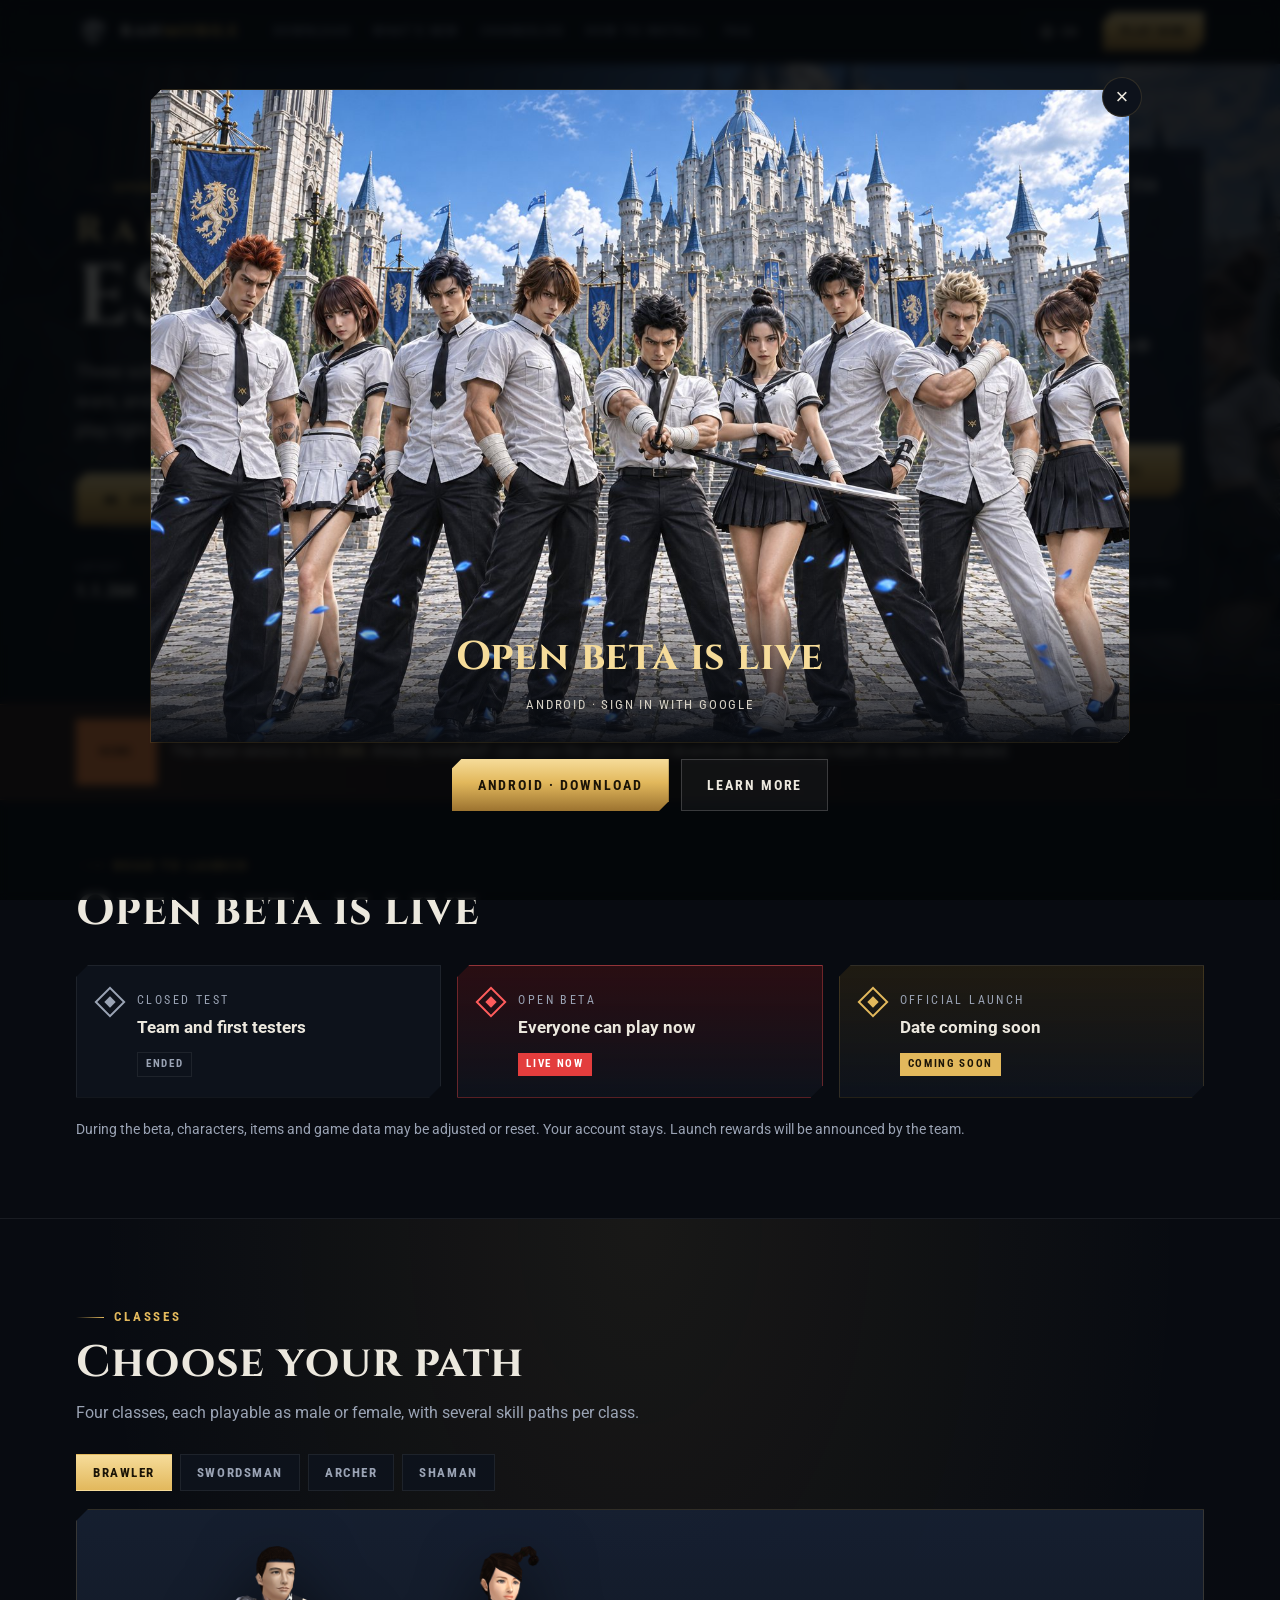
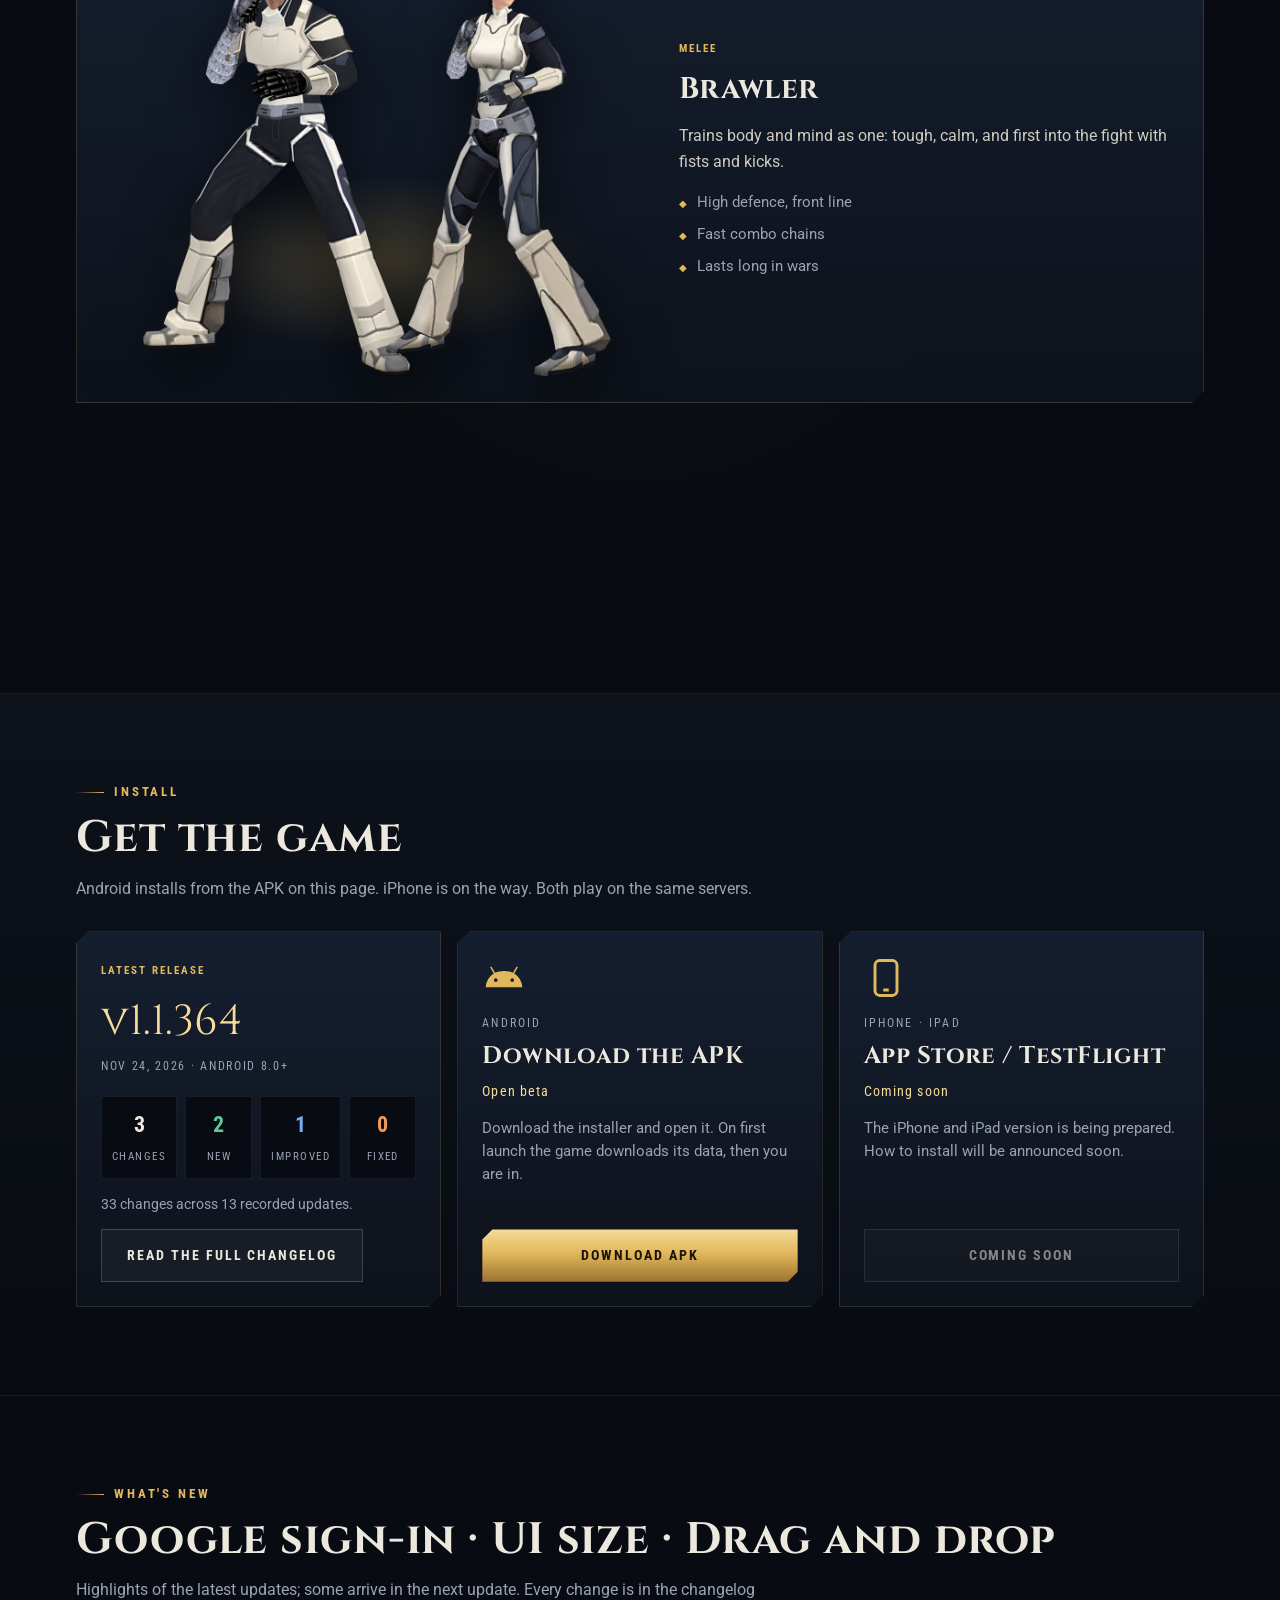
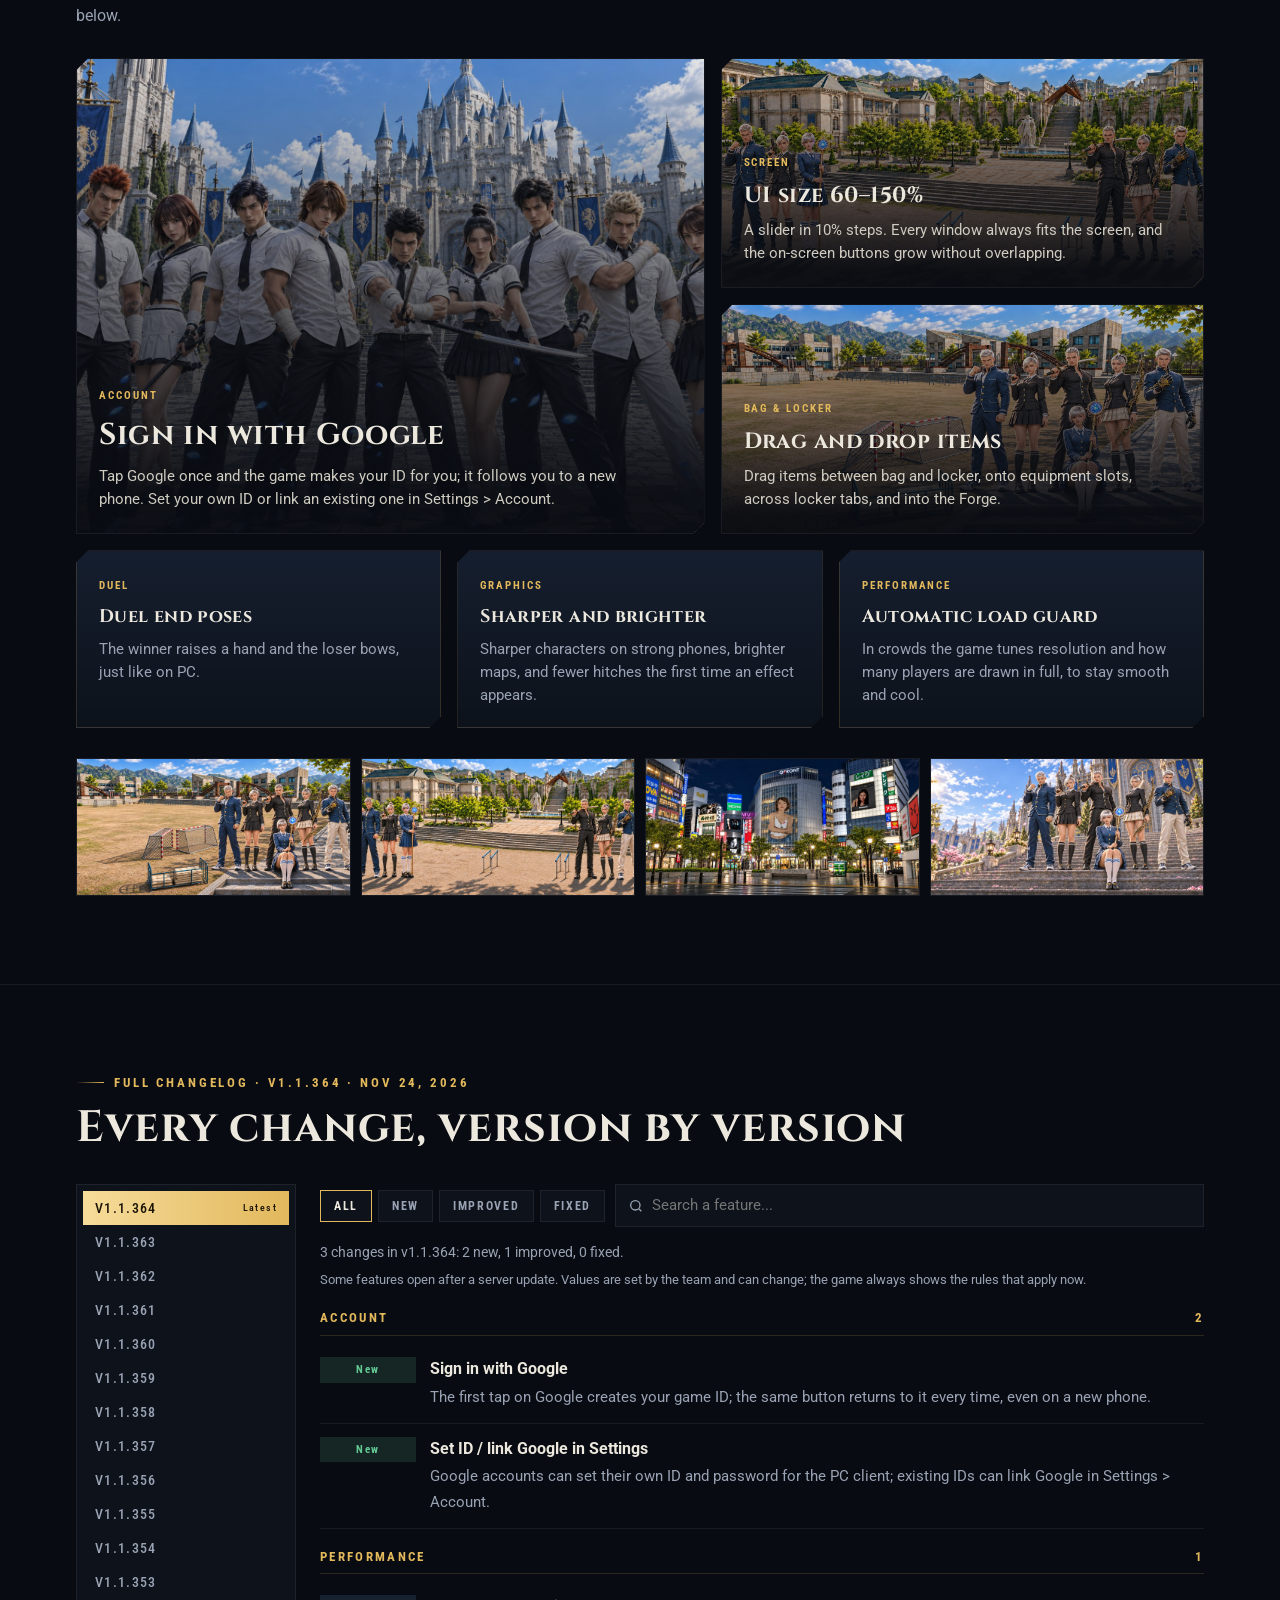
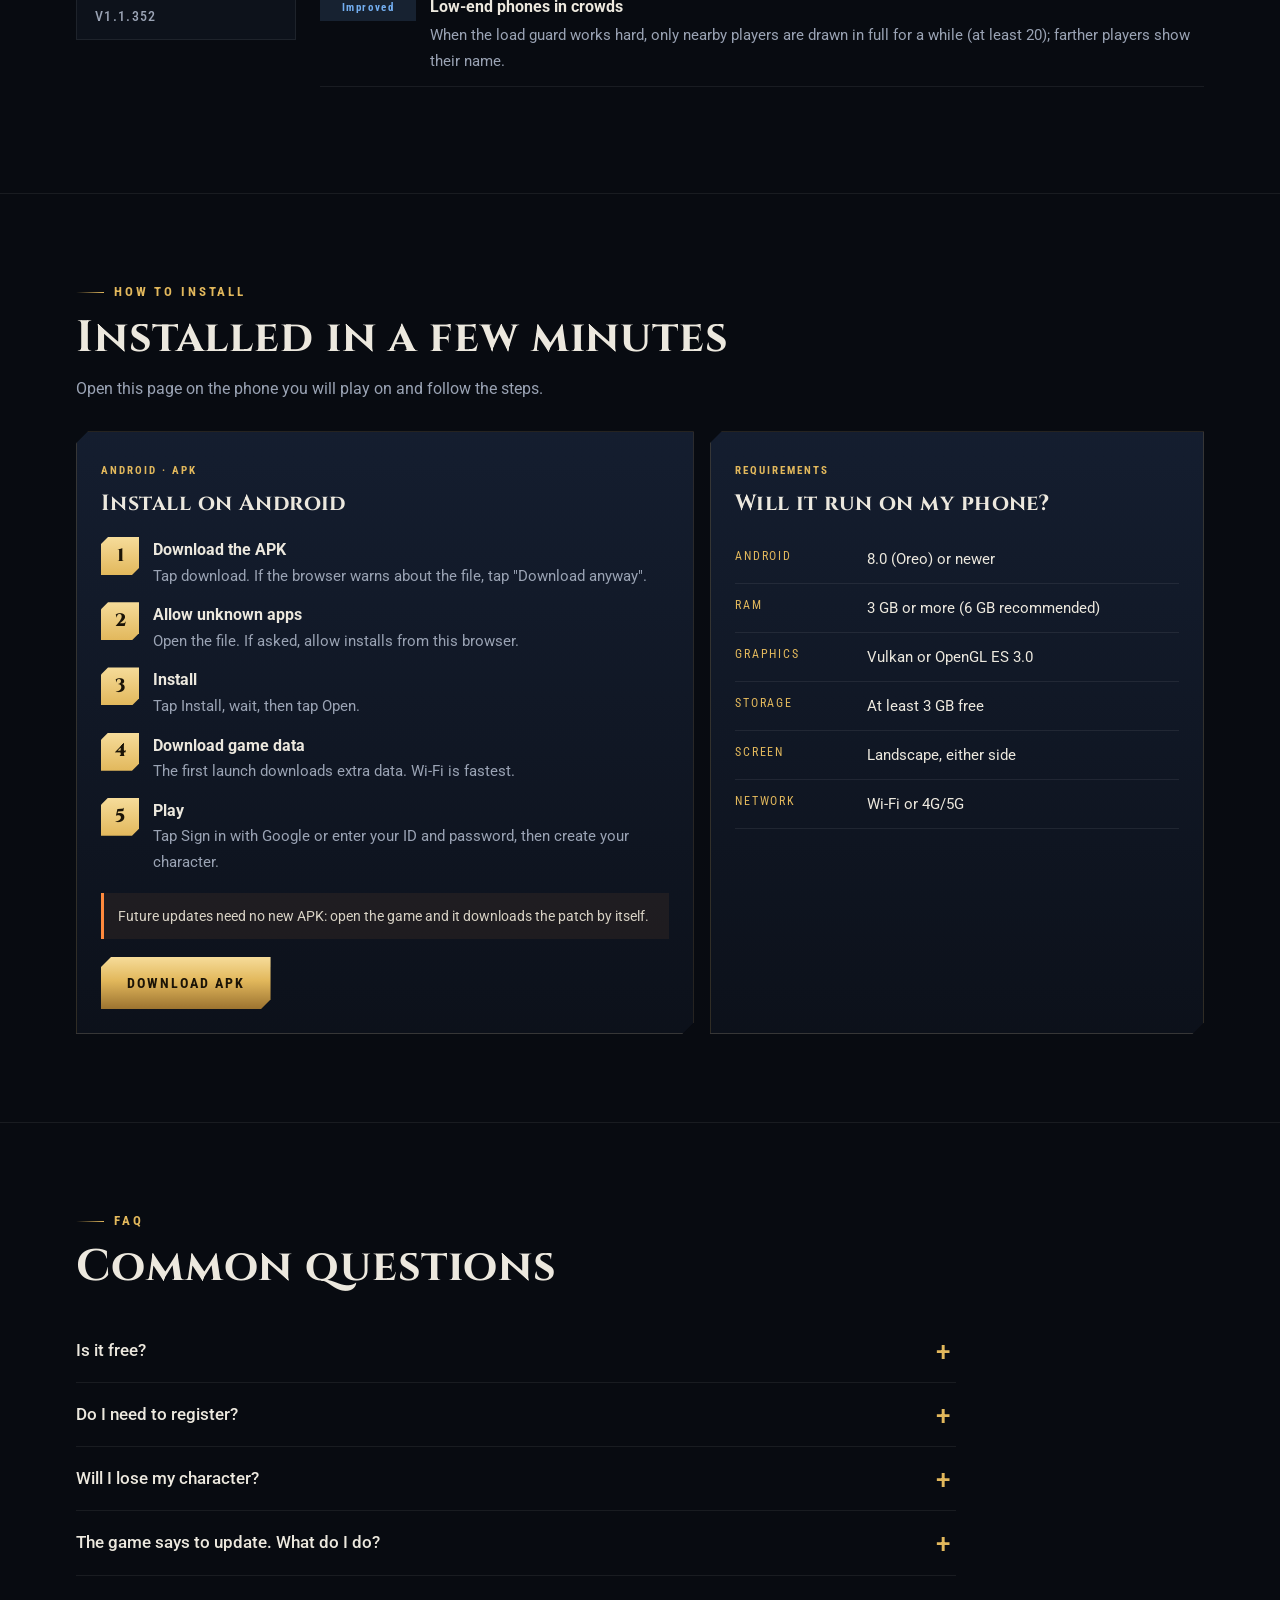
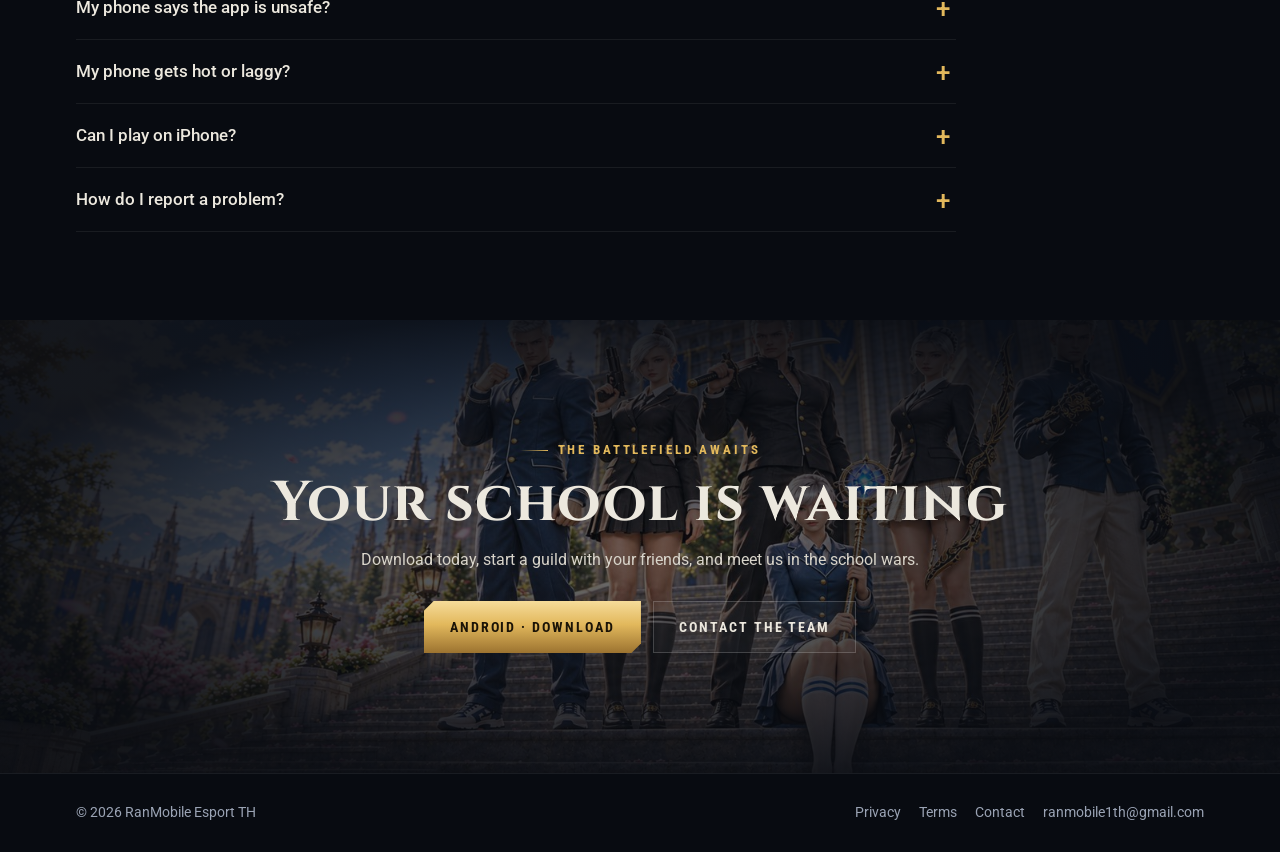
==== commit e8e8ca13: "4 classes with full-body renders (male and female)" ====
--- a/index.html
+++ b/index.html
@@ -4,9 +4,9 @@
 <meta charset="utf-8">
 <meta name="viewport" content="width=device-width,initial-scale=1">
 <title>RanMobile Esport TH</title>
-<meta name="description" content="RanMobile Esport TH — เกมออนไลน์บนมือถือ 3 สถาบัน 5 สายอาชีพ สงครามกิลด์และสถาบัน เข้าเล่นด้วยบัญชี Google ได้ทันที">
+<meta name="description" content="RanMobile Esport TH — เกมออนไลน์บนมือถือ 3 สถาบัน 4 สายอาชีพ สงครามกิลด์และสถาบัน เข้าเล่นด้วยบัญชี Google ได้ทันที">
 <meta property="og:title" content="RanMobile Esport TH">
-<meta property="og:description" content="3 สถาบัน · 5 สายอาชีพ · สงคราม · แชทเสียง · เล่นบนมือถือ Android">
+<meta property="og:description" content="3 สถาบัน · 4 สายอาชีพ · สงคราม · แชทเสียง · เล่นบนมือถือ Android">
 <meta property="og:image" content="https://ranmobile-th.github.io/img/hero.jpg">
 <meta name="theme-color" content="#080b11">
 <link rel="icon" href="img/mark.png">
--- a/style.css
+++ b/style.css
@@ -98,11 +98,11 @@
 .cls-tabs{display:flex;gap:8px;margin:28px 0 18px;flex-wrap:wrap}
 .cls-tabs button{font-family:var(--label);font-weight:700;letter-spacing:.12em;font-size:13px;padding:10px 16px;border:1px solid var(--line-soft);background:var(--ground-2);color:var(--muted);cursor:pointer;text-transform:uppercase}
 .cls-tabs button[aria-selected=true]{color:var(--on-gold);background:linear-gradient(var(--gold-hi),var(--gold));border-color:transparent}
-.cls-stage{display:grid;grid-template-columns:1.1fr 1fr;gap:28px;align-items:center;padding:26px;min-height:360px;overflow:hidden}
-.cls-art{display:flex;justify-content:center;gap:0;position:relative;min-height:300px}
+.cls-stage{display:grid;grid-template-columns:1.1fr 1fr;gap:28px;align-items:center;padding:26px;min-height:480px;overflow:hidden}
+.cls-art{display:flex;justify-content:center;align-items:flex-end;gap:0;position:relative;min-height:440px}
 .cls-art:before{content:"";position:absolute;left:10%;right:10%;bottom:6%;height:40%;background:radial-gradient(ellipse,rgba(226,184,92,.25),transparent 70%)}
-.cls-art img{height:300px;width:auto;position:relative;filter:drop-shadow(0 18px 30px rgba(0,0,0,.6));transition:opacity .3s,transform .3s}
-.cls-art img+img{margin-left:-40px}
+.cls-art img{height:430px;width:auto;max-width:50%;object-fit:contain;position:relative;filter:drop-shadow(0 18px 30px rgba(0,0,0,.6));transition:opacity .3s,transform .3s}
+.cls-art img+img{margin-left:-24px}
 .cls-info h3{font-size:30px;margin:6px 0 10px}
 .cls-info p{color:#cfcbc1;margin:0 0 16px}
 .cls-info ul{margin:0;padding:0;list-style:none;display:grid;gap:8px}
@@ -252,7 +252,7 @@
   .stats{gap:24px}
   .steps,.schools,.get-grid,.feat-grid,.install-grid{grid-template-columns:1fr}
   .cls-stage{grid-template-columns:1fr;padding:18px}
-  .cls-art img{height:220px}
+  .cls-art img{height:300px}
   .counts{grid-template-columns:repeat(2,1fr)}
   .gallery{grid-template-columns:1fr 1fr}
   .entry{grid-template-columns:1fr;gap:6px}.entry .t{width:96px}
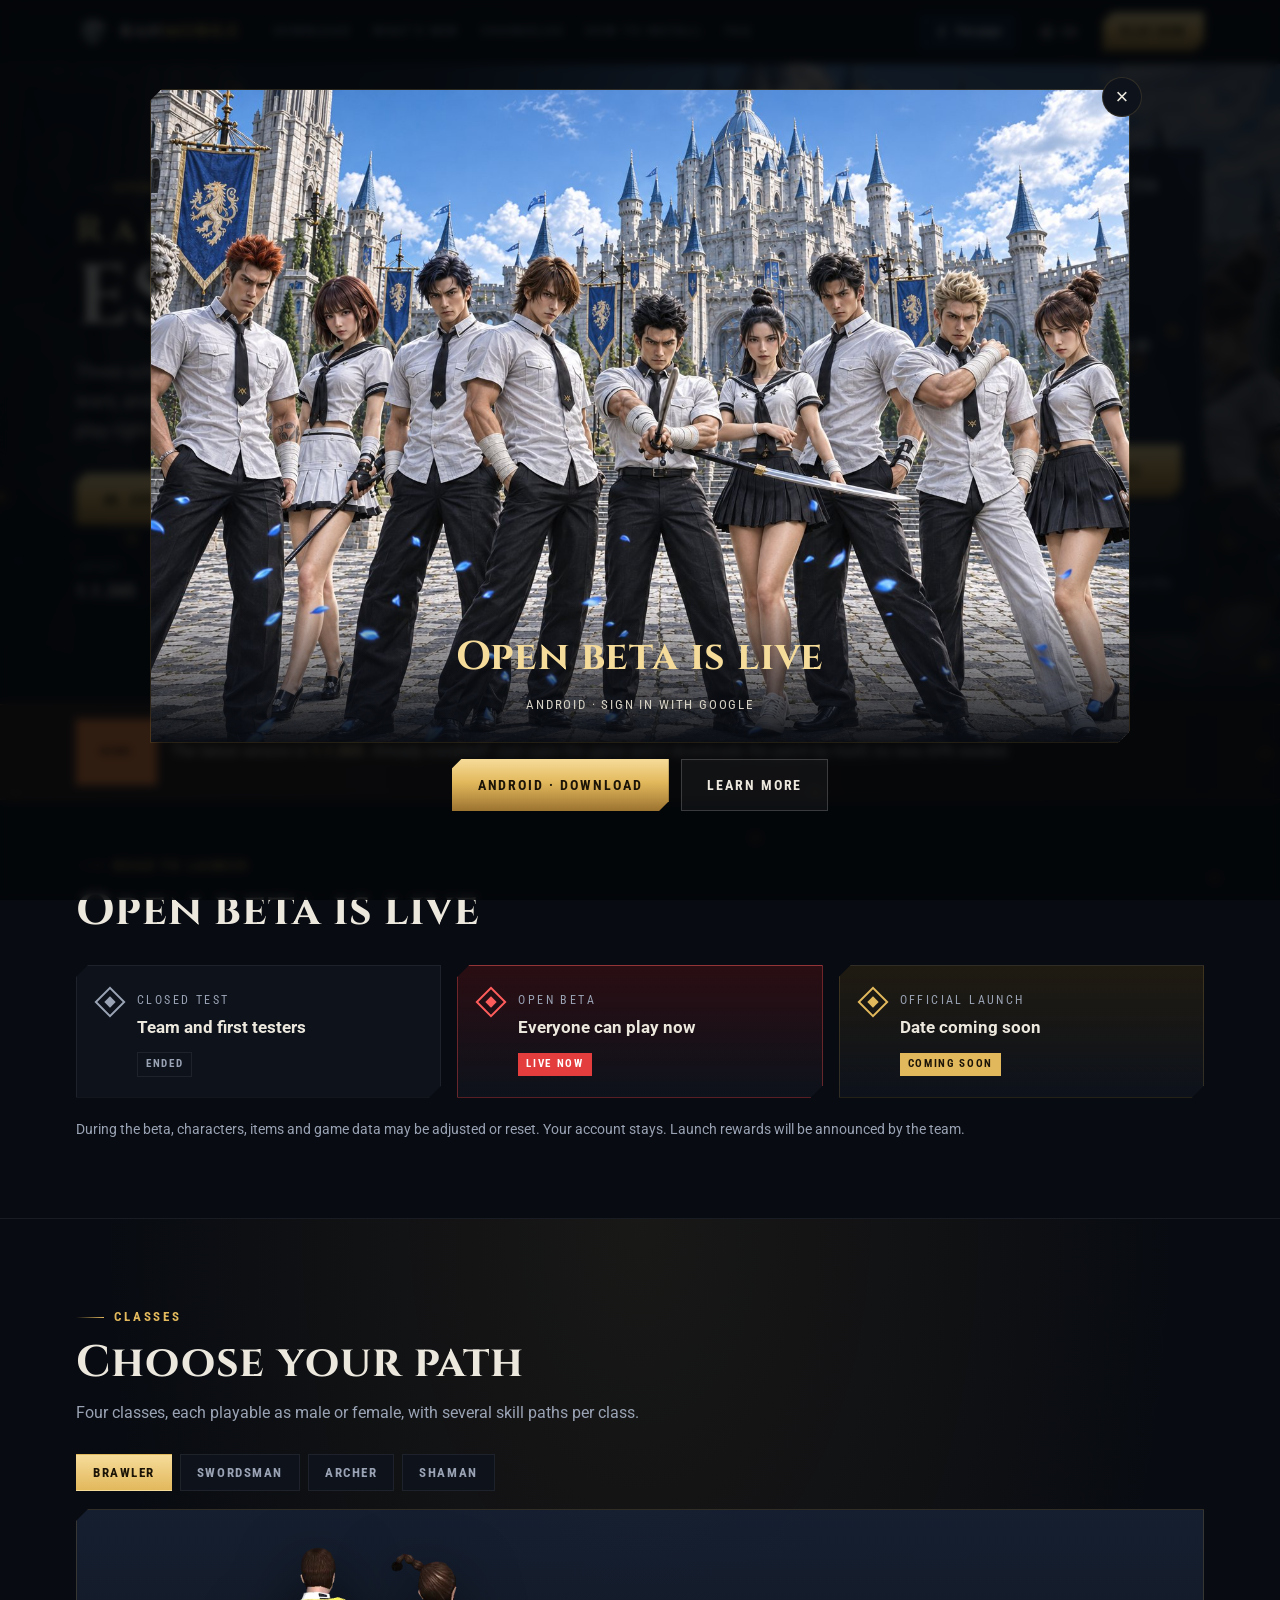
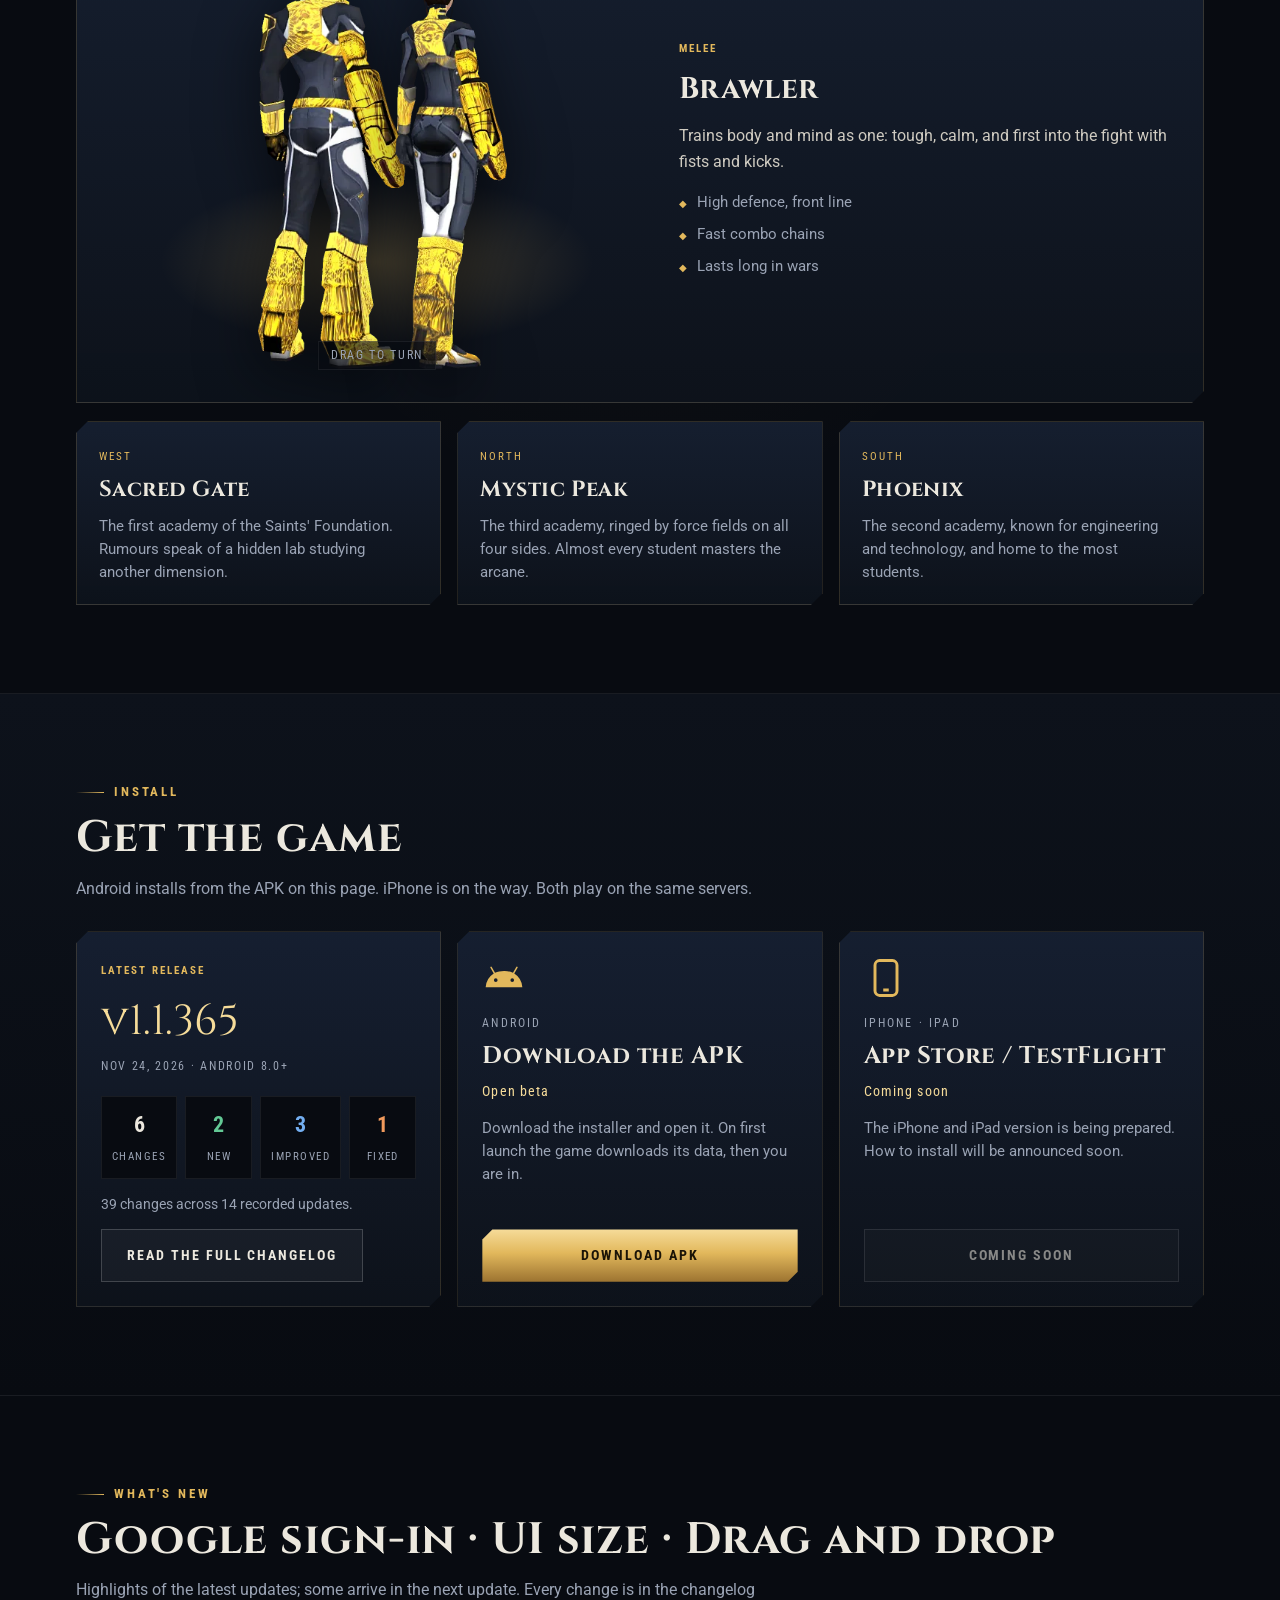
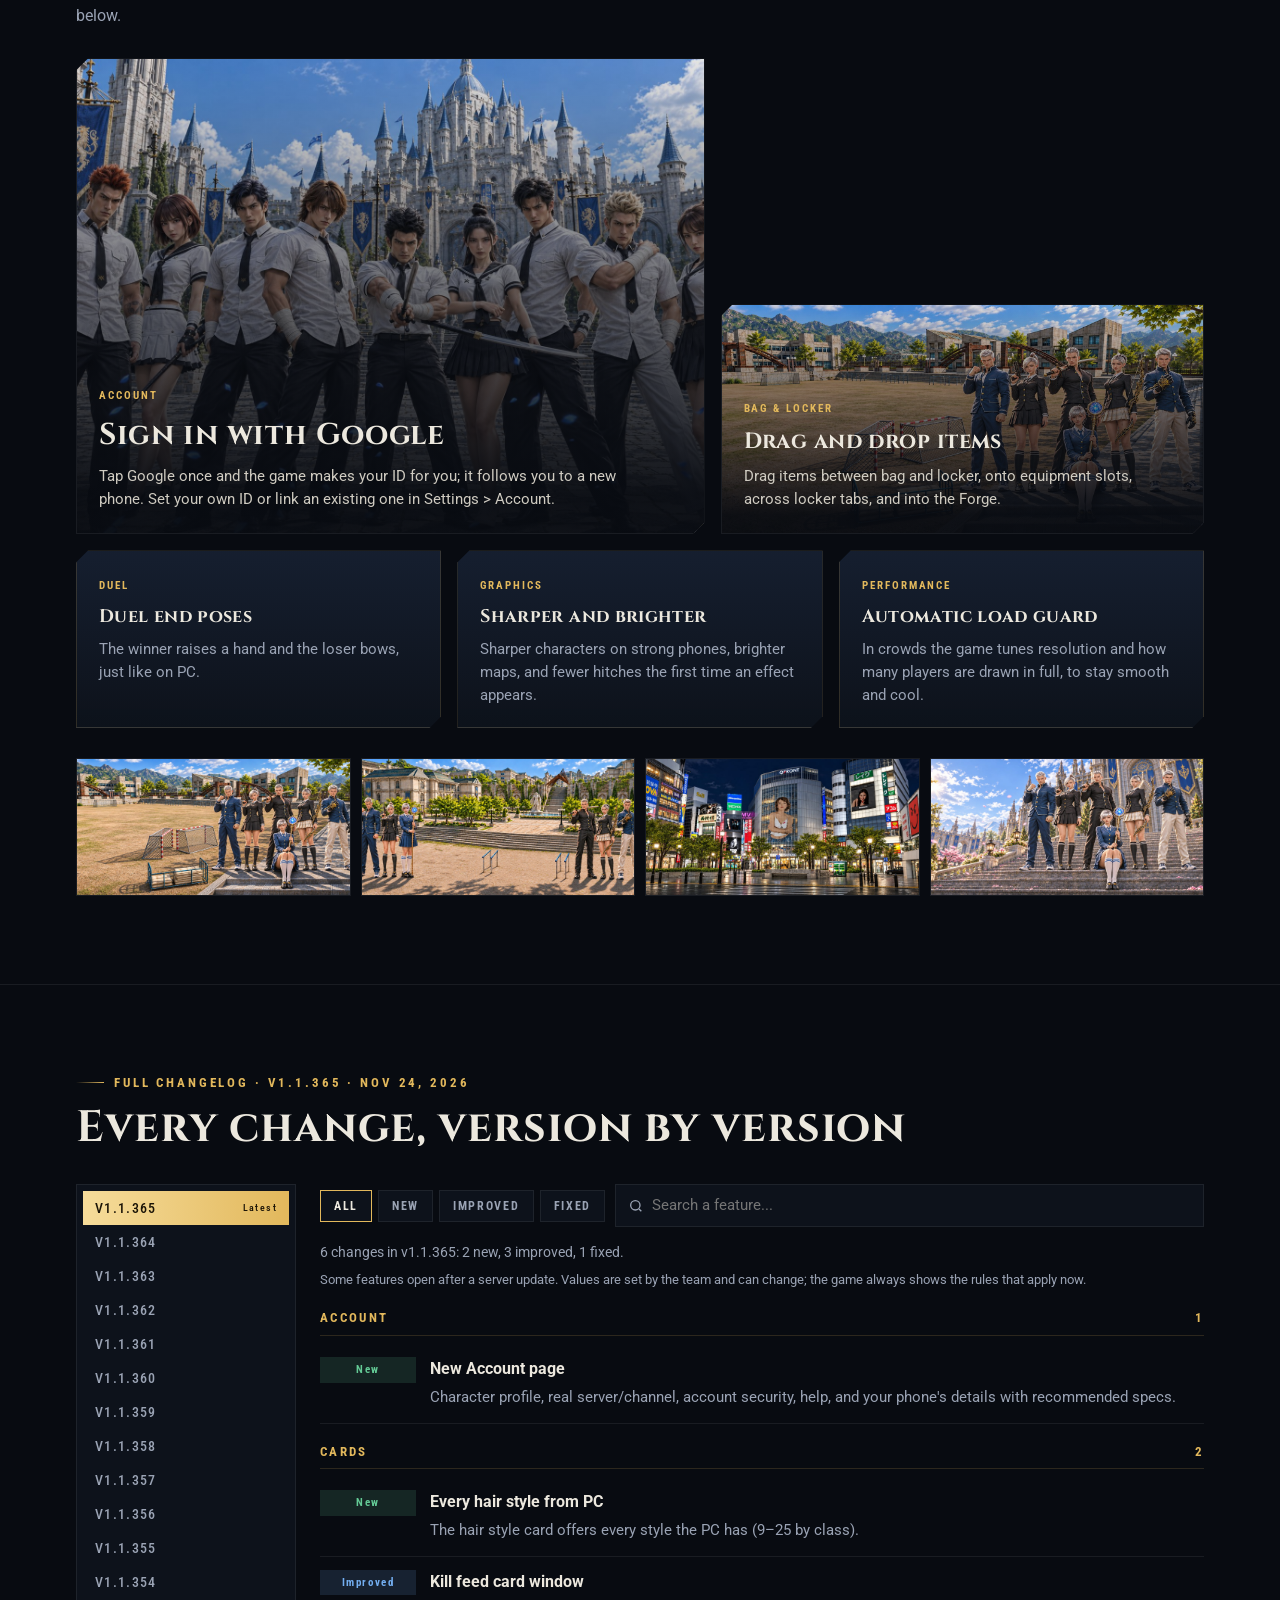
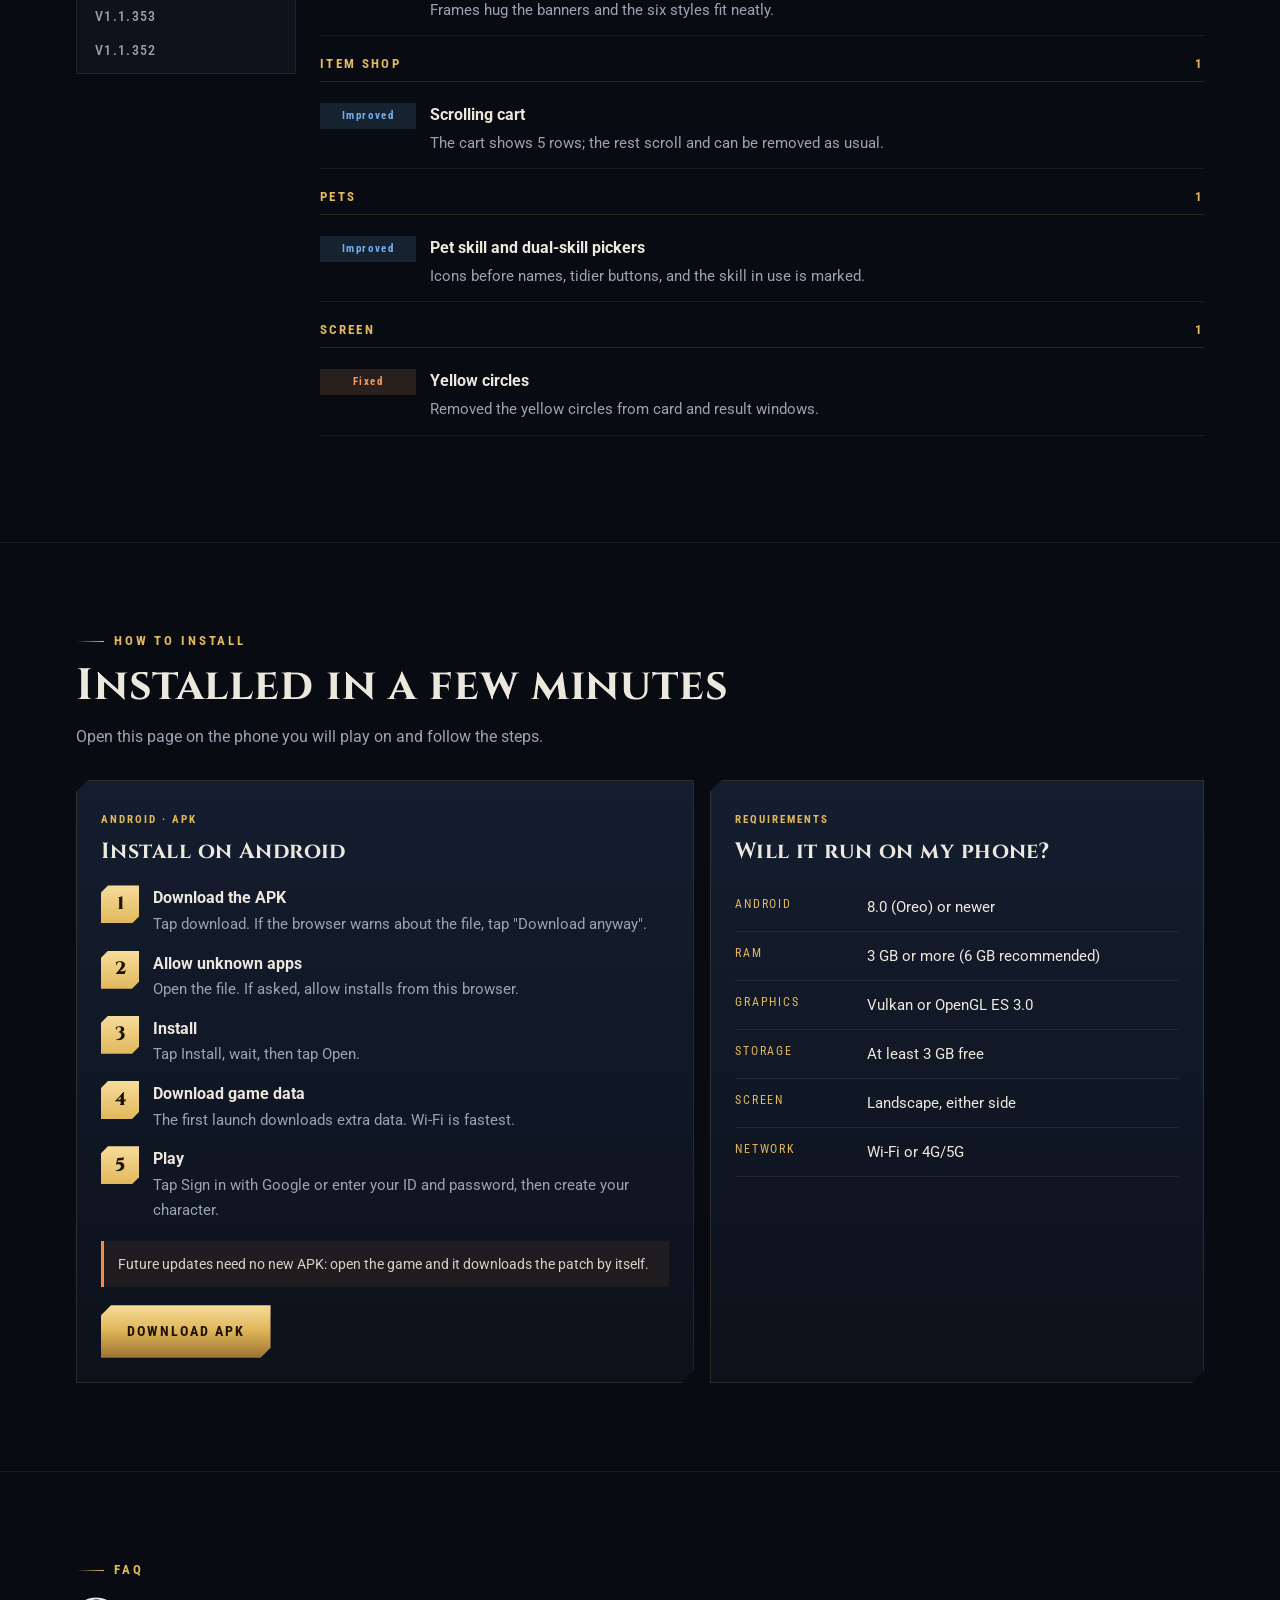
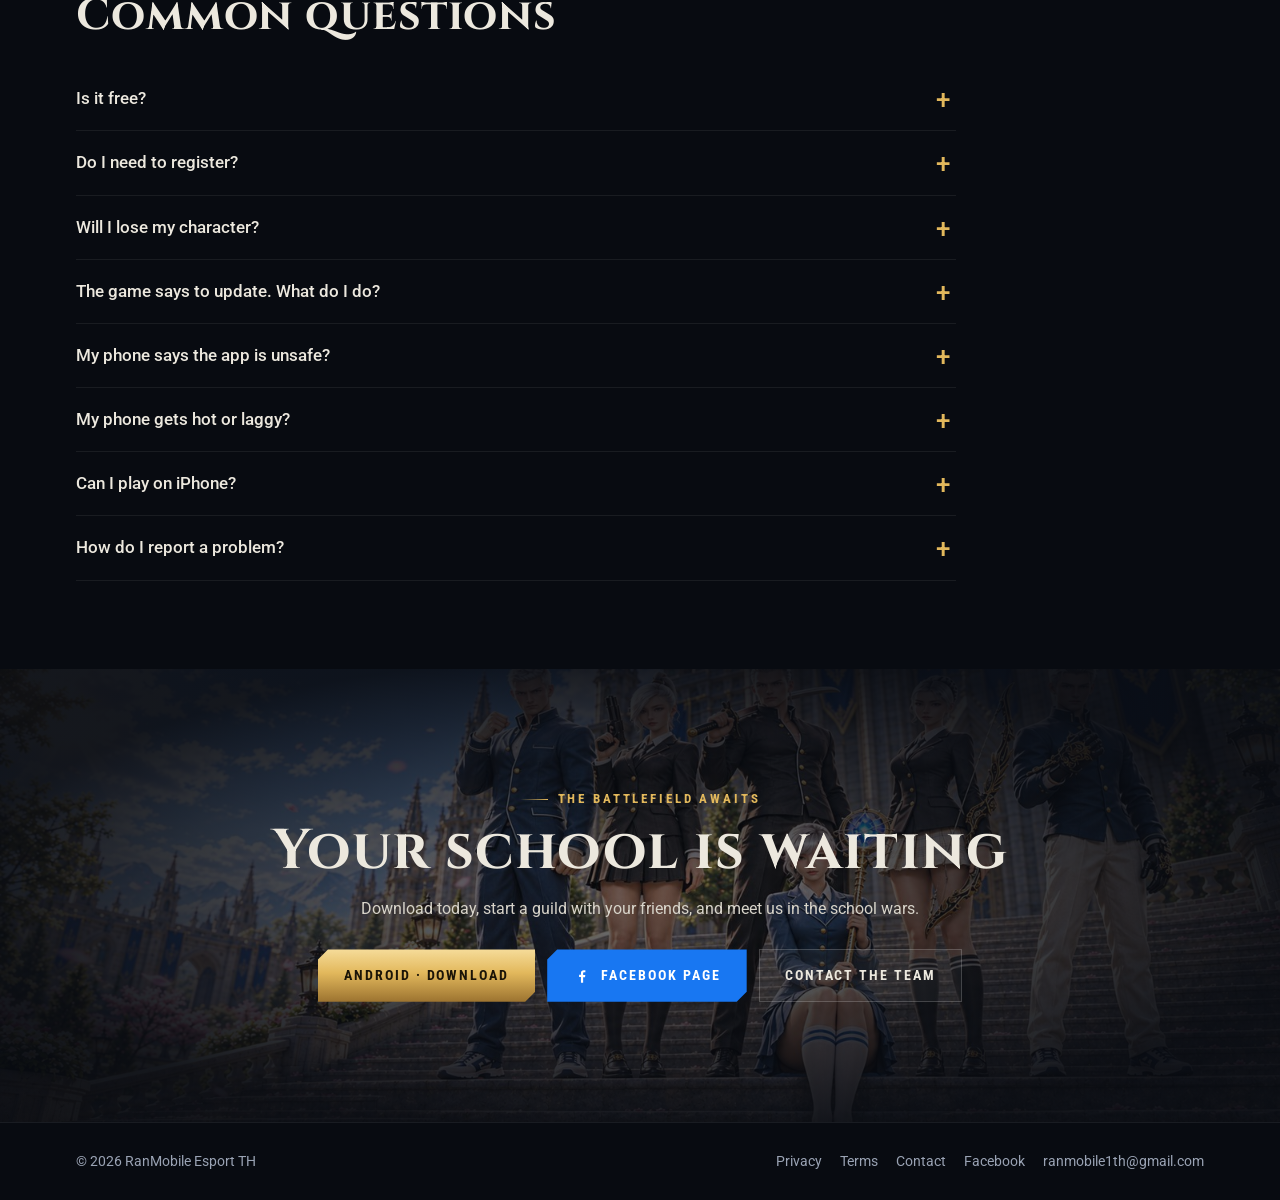
==== commit 8f697db6: "Facebook fan page buttons" ====
--- a/index.html
+++ b/index.html
@@ -26,6 +26,7 @@
    <a href="#faq" data-i18n="nav.faq"></a>
   </div>
   <div class="navright">
+   <a class="fb-btn" href="https://www.facebook.com/share/1JrQcMJYX2/?mibextid=wwXIfr" target="_blank" rel="noopener" aria-label="Facebook"><svg viewBox="0 0 24 24" fill="currentColor"><path d="M13.5 21v-7.5h2.5l.4-3h-2.9V8.6c0-.9.3-1.5 1.5-1.5h1.5V4.4c-.3 0-1.2-.1-2.2-.1-2.2 0-3.7 1.3-3.7 3.8v2.3H8.1v3h2.5V21h2.9Z"/></svg><span data-i18n="nav.fb"></span></a>
    <div class="lang" id="lang">
     <button type="button" aria-haspopup="true" aria-expanded="false"><svg viewBox="0 0 24 24" fill="none" stroke="currentColor" stroke-width="1.6"><circle cx="12" cy="12" r="9"/><path d="M3 12h18M12 3c2.6 2.8 2.6 15.2 0 18M12 3c-2.6 2.8-2.6 15.2 0 18"/></svg><span id="langcode">TH</span></button>
     <ul id="langlist"></ul>
@@ -47,6 +48,7 @@
    <div class="ctas">
     <a class="btn btn-gold apk-link" href="#"><svg viewBox="0 0 24 24" fill="currentColor"><path d="M17.6 9.5 19.4 6.4a.4.4 0 0 0-.7-.4l-1.8 3.2A10.9 10.9 0 0 0 12 8.2c-1.8 0-3.5.4-4.9 1l-1.8-3.2a.4.4 0 1 0-.7.4l1.8 3.1A9.6 9.6 0 0 0 2 17h20a9.6 9.6 0 0 0-4.4-7.5ZM7.5 14.2a1 1 0 1 1 0-2 1 1 0 0 1 0 2Zm9 0a1 1 0 1 1 0-2 1 1 0 0 1 0 2Z"/></svg><span data-i18n="cta.android"></span></a>
     <a class="btn btn-ghost" aria-disabled="true"><svg viewBox="0 0 24 24" fill="none" stroke="currentColor" stroke-width="1.6"><rect x="6" y="2.5" width="12" height="19" rx="2.5"/><path d="M10.5 18.5h3"/></svg><span data-i18n="cta.ios"></span></a>
+    <a class="btn btn-fb" href="https://www.facebook.com/share/1JrQcMJYX2/?mibextid=wwXIfr" target="_blank" rel="noopener"><svg viewBox="0 0 24 24" fill="currentColor"><path d="M13.5 21v-7.5h2.5l.4-3h-2.9V8.6c0-.9.3-1.5 1.5-1.5h1.5V4.4c-.3 0-1.2-.1-2.2-.1-2.2 0-3.7 1.3-3.7 3.8v2.3H8.1v3h2.5V21h2.9Z"/></svg><span data-i18n="cta.fb"></span></a>
    </div>
    <div class="stats">
     <div><small data-i18n="stat.version"></small><b class="v-latest"></b></div>
@@ -232,6 +234,7 @@
   <p data-i18n="end.p"></p>
   <div class="ctas">
    <a class="btn btn-gold apk-link" href="#"><span data-i18n="cta.android"></span></a>
+   <a class="btn btn-fb" href="https://www.facebook.com/share/1JrQcMJYX2/?mibextid=wwXIfr" target="_blank" rel="noopener"><svg viewBox="0 0 24 24" fill="currentColor"><path d="M13.5 21v-7.5h2.5l.4-3h-2.9V8.6c0-.9.3-1.5 1.5-1.5h1.5V4.4c-.3 0-1.2-.1-2.2-.1-2.2 0-3.7 1.3-3.7 3.8v2.3H8.1v3h2.5V21h2.9Z"/></svg><span data-i18n="cta.fb"></span></a>
    <a class="btn btn-ghost" href="contact.html"><span data-i18n="cta.contact"></span></a>
   </div>
  </div>
@@ -241,7 +244,7 @@
 <footer>
  <div class="wrap">
   <span>© 2026 RanMobile Esport TH</span>
-  <nav><a href="privacy.html" data-i18n="foot.privacy"></a><a href="terms.html" data-i18n="foot.terms"></a><a href="contact.html" data-i18n="foot.contact"></a><a href="mailto:ranmobile1th@gmail.com">ranmobile1th@gmail.com</a></nav>
+  <nav><a href="privacy.html" data-i18n="foot.privacy"></a><a href="terms.html" data-i18n="foot.terms"></a><a href="contact.html" data-i18n="foot.contact"></a><a href="https://www.facebook.com/share/1JrQcMJYX2/?mibextid=wwXIfr" target="_blank" rel="noopener">Facebook</a><a href="mailto:ranmobile1th@gmail.com">ranmobile1th@gmail.com</a></nav>
  </div>
 </footer>
 
--- a/style.css
+++ b/style.css
@@ -261,3 +261,19 @@
 }
 /* Thai / CJK / Korean: wide tracking breaks combining vowels and looks loose */
 html:not([lang=en]):not([lang=vi]):not([lang=id]):not([lang=ms]) :is(.kicker,.btn,.chip,.pill,.tag,.navlinks a,.stats small,.specs small,.step small,.cls-tabs button,.school small,.release .meta,.counts small,.platform small,.platform .sub,.filters button,.rail button,.group h4,.entry .t,.req dt,.poster .cap p,.lang button){letter-spacing:.02em}
+
+/* 360 character turntable */
+.cls-art{cursor:grab;touch-action:pan-y;user-select:none;-webkit-user-select:none}
+.cls-art.turning{cursor:grabbing}
+.cls-art img{pointer-events:none}
+.turn-hint{position:absolute;left:50%;bottom:6px;transform:translateX(-50%);font-family:var(--label);font-size:12px;letter-spacing:.14em;text-transform:uppercase;color:var(--muted);background:rgba(8,11,17,.6);padding:4px 12px;border:1px solid var(--line-soft);white-space:nowrap}
+/* fire sparks */
+.sparks{position:fixed;inset:0;width:100%;height:100%;pointer-events:none;z-index:45}
+
+/* Facebook fan page */
+.fb-btn{display:inline-flex;align-items:center;gap:6px;height:34px;padding:0 12px;border:1px solid rgba(24,119,242,.6);background:rgba(24,119,242,.14);color:#e8f0ff;font-family:var(--label);font-size:13px;font-weight:700}
+.fb-btn:hover{background:rgba(24,119,242,.3);color:#fff}
+.fb-btn svg{width:17px;height:17px}
+.btn-fb{background:#1877f2;color:#fff;clip-path:polygon(10px 0,100% 0,100% calc(100% - 10px),calc(100% - 10px) 100%,0 100%,0 10px)}
+.btn-fb:hover{background:#2d86ff;color:#fff;transform:translateY(-1px)}
+@media (max-width:760px){.fb-btn span{display:none}.fb-btn{padding:0 9px}}
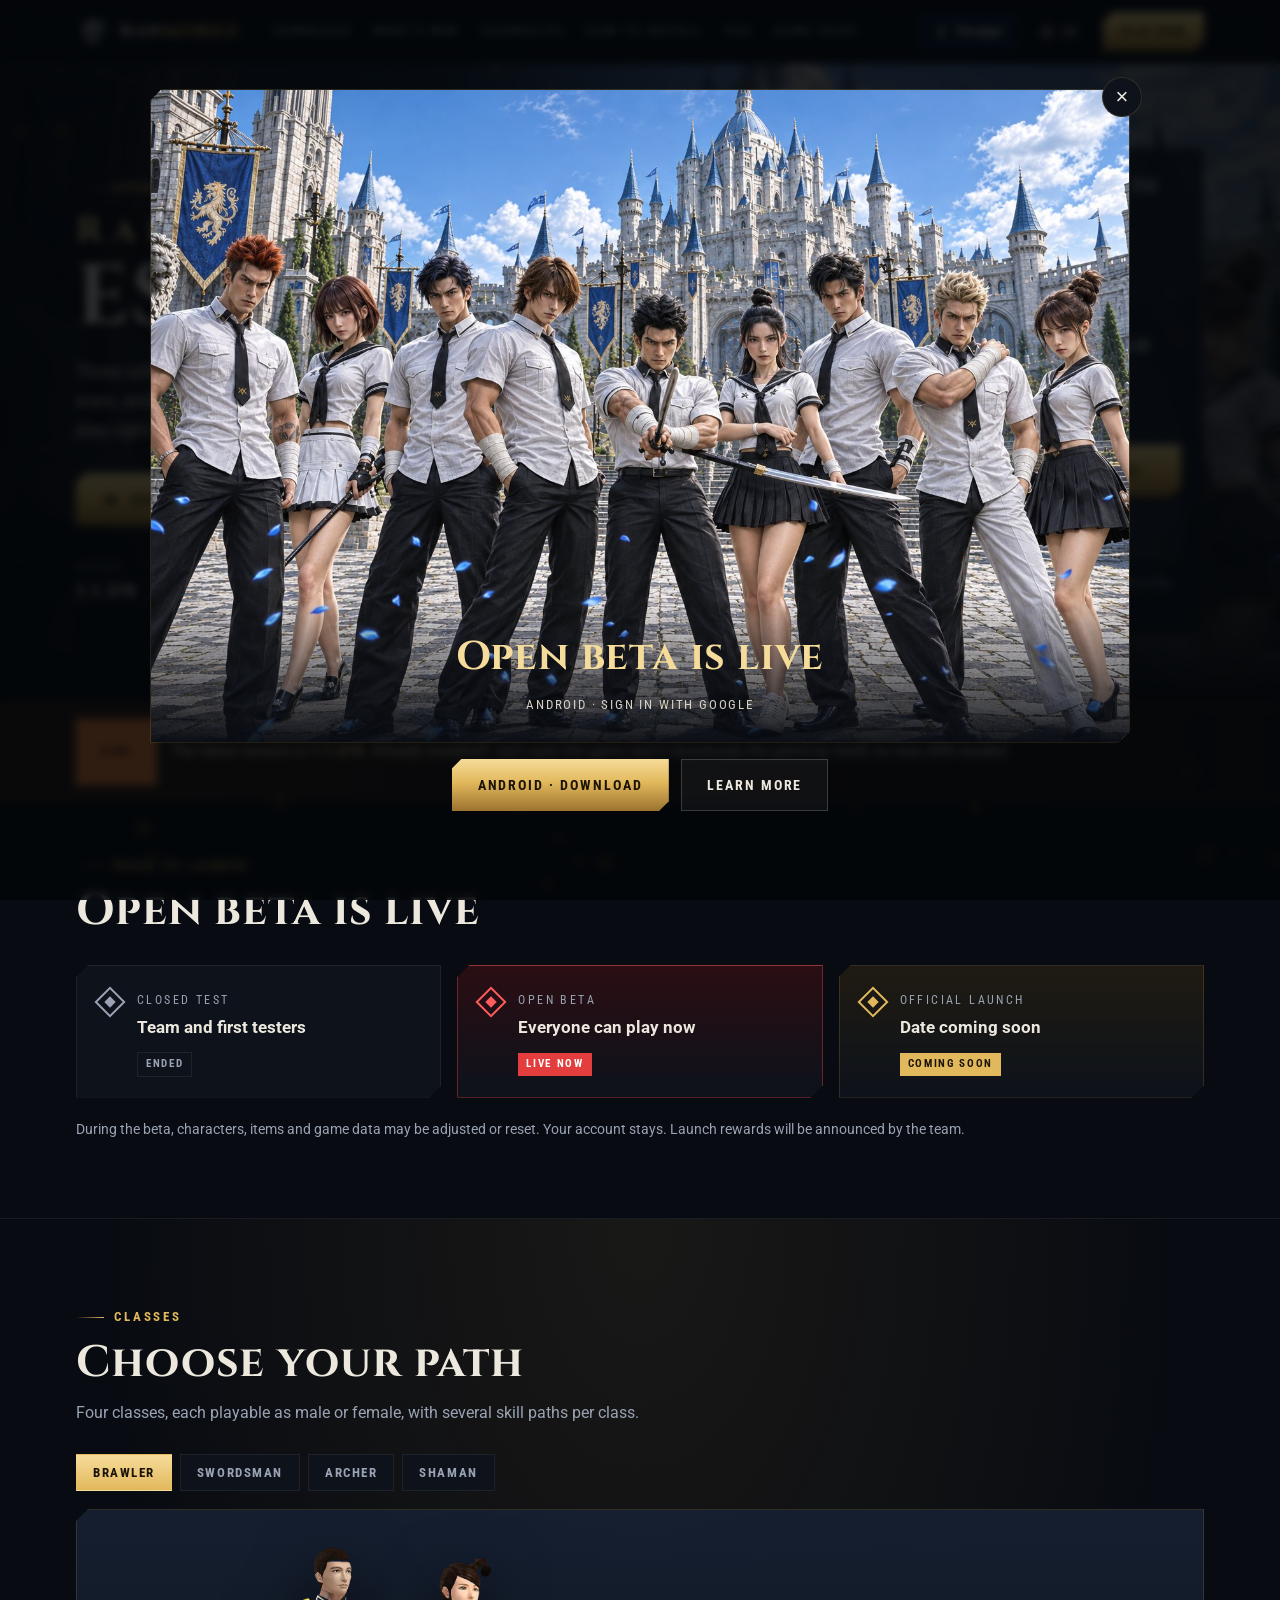
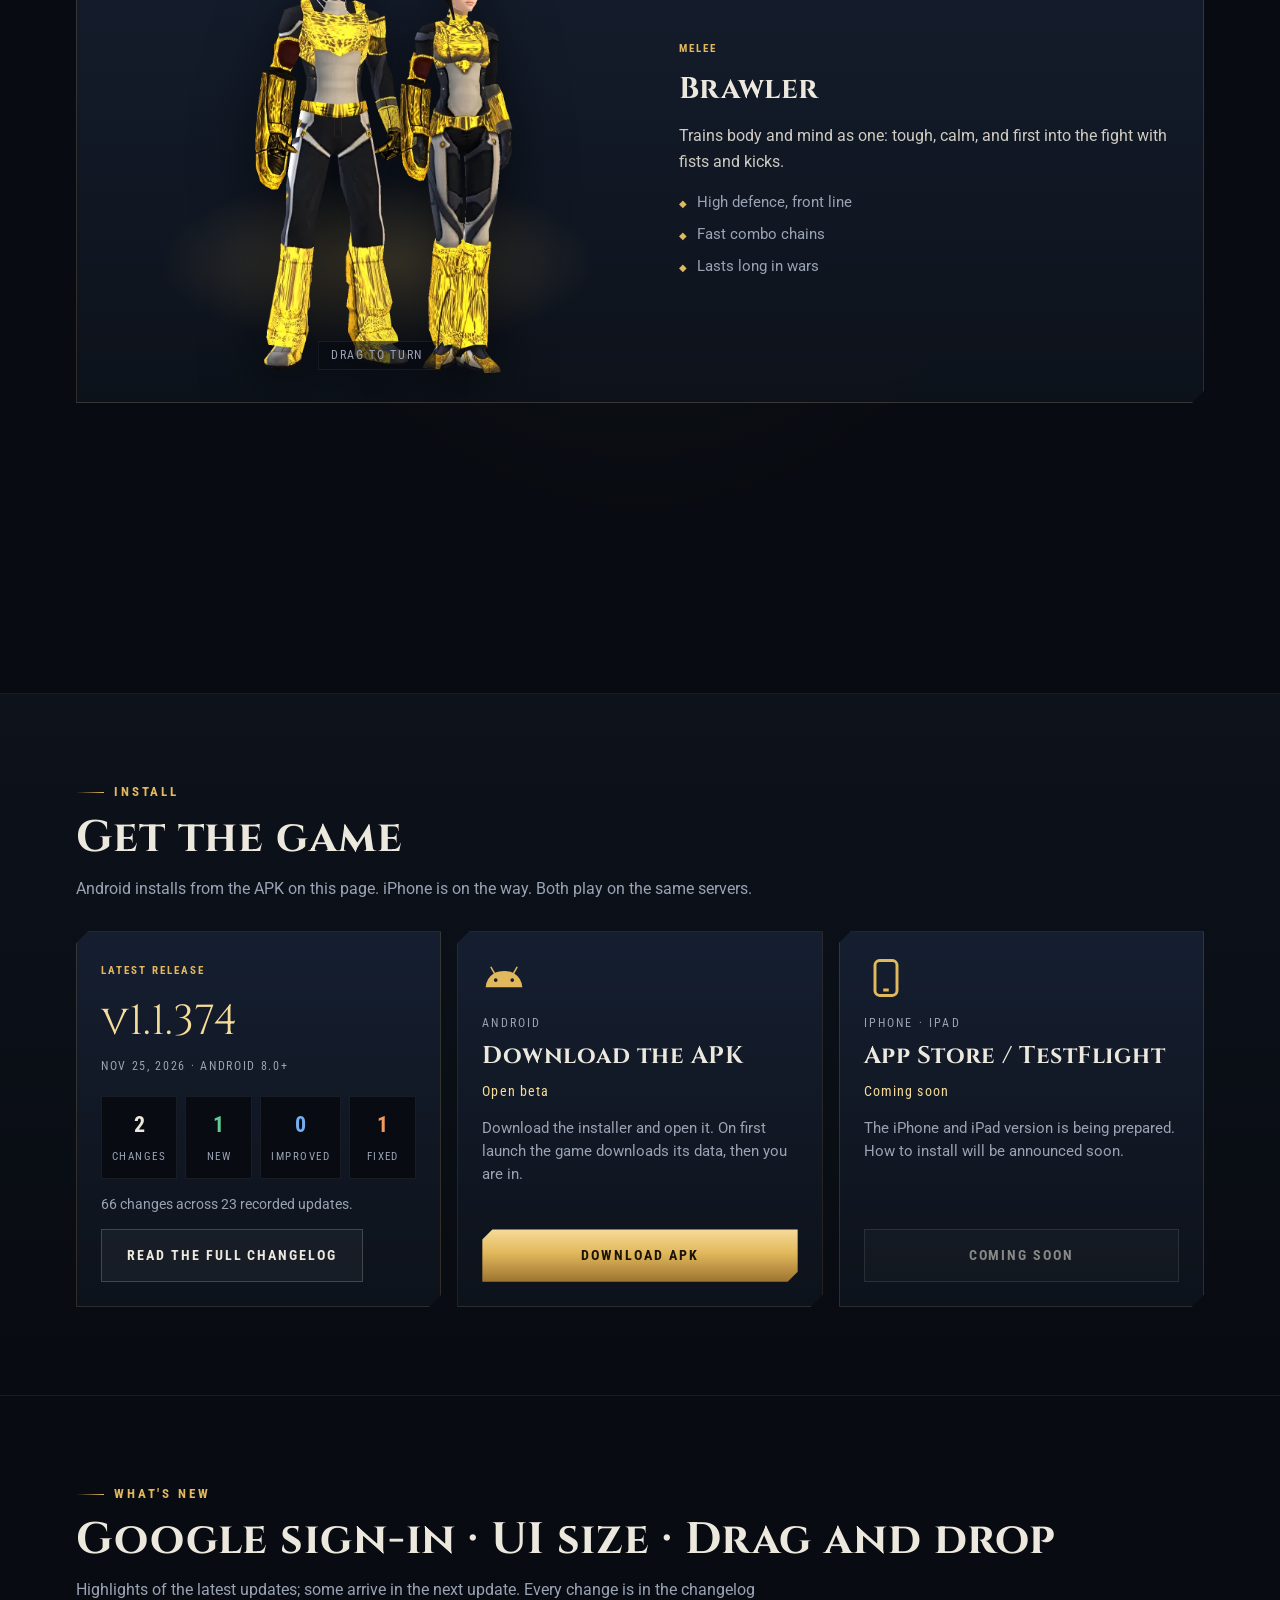
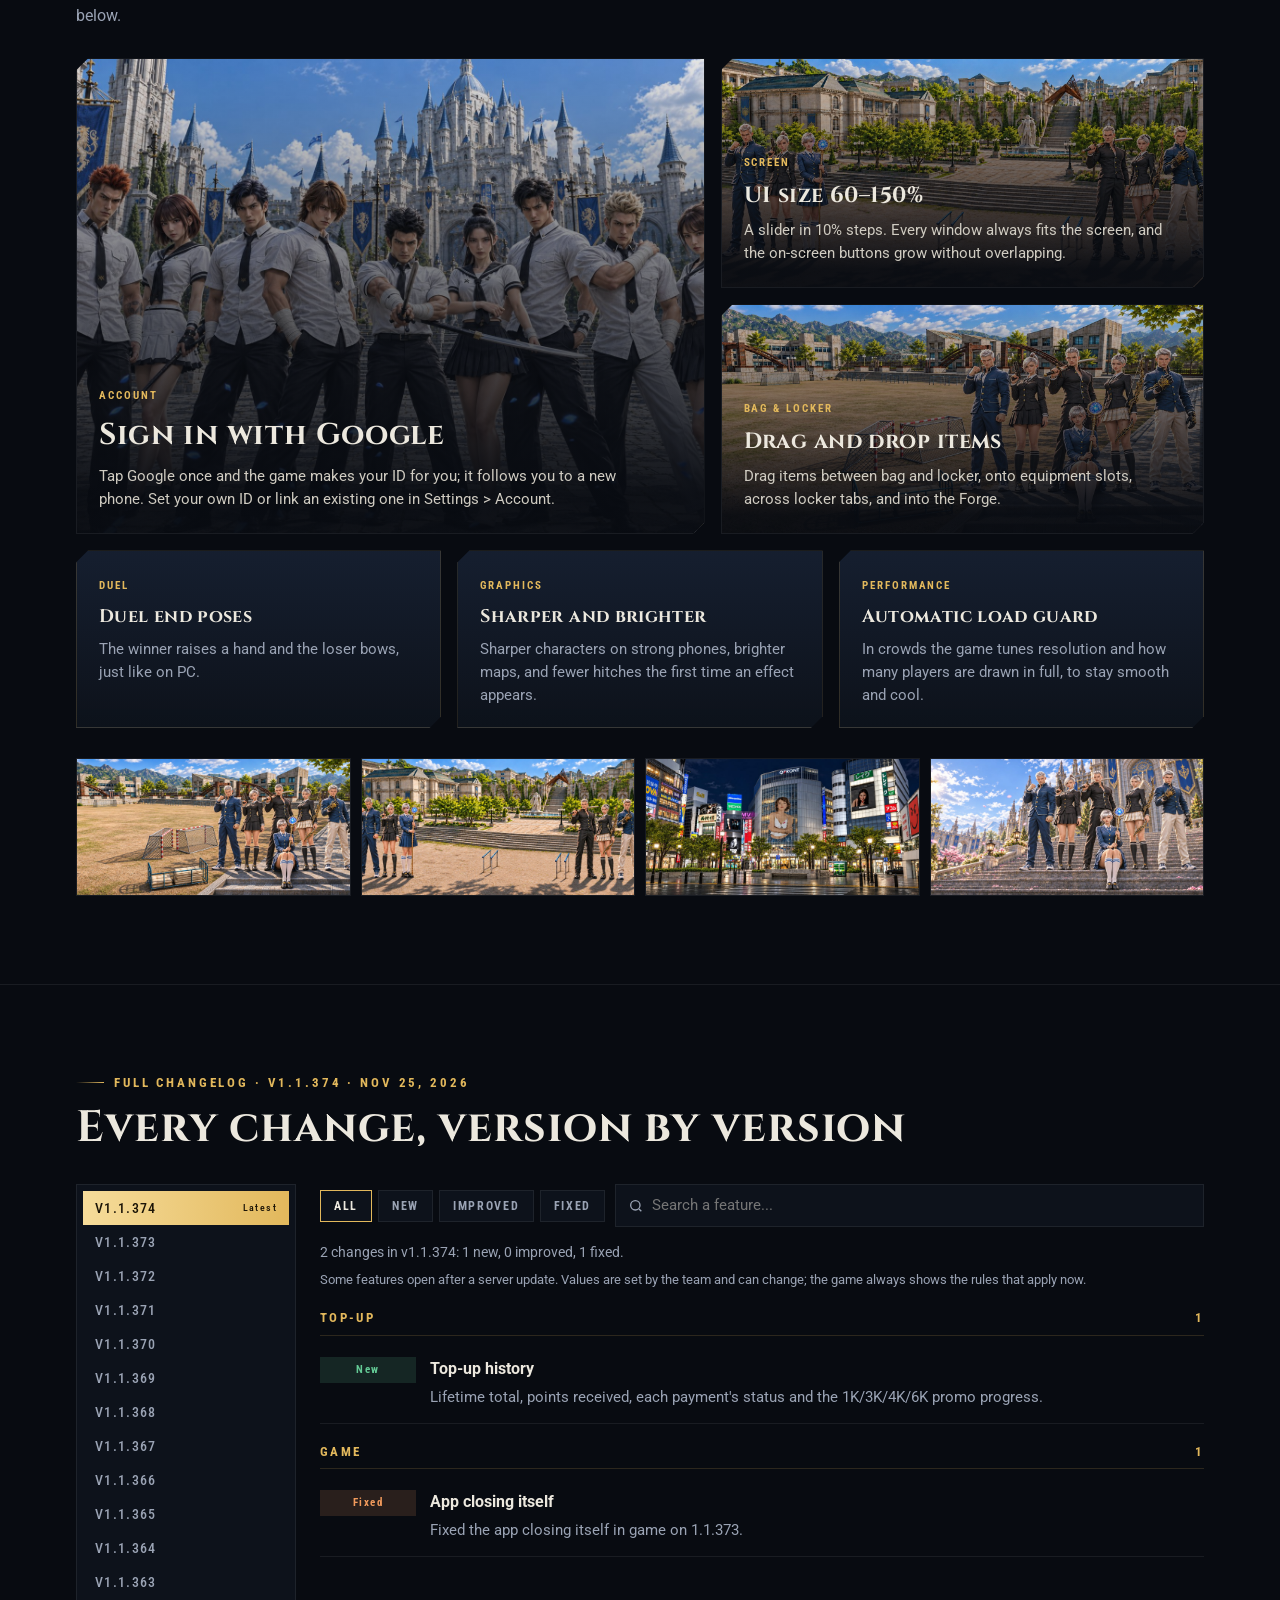
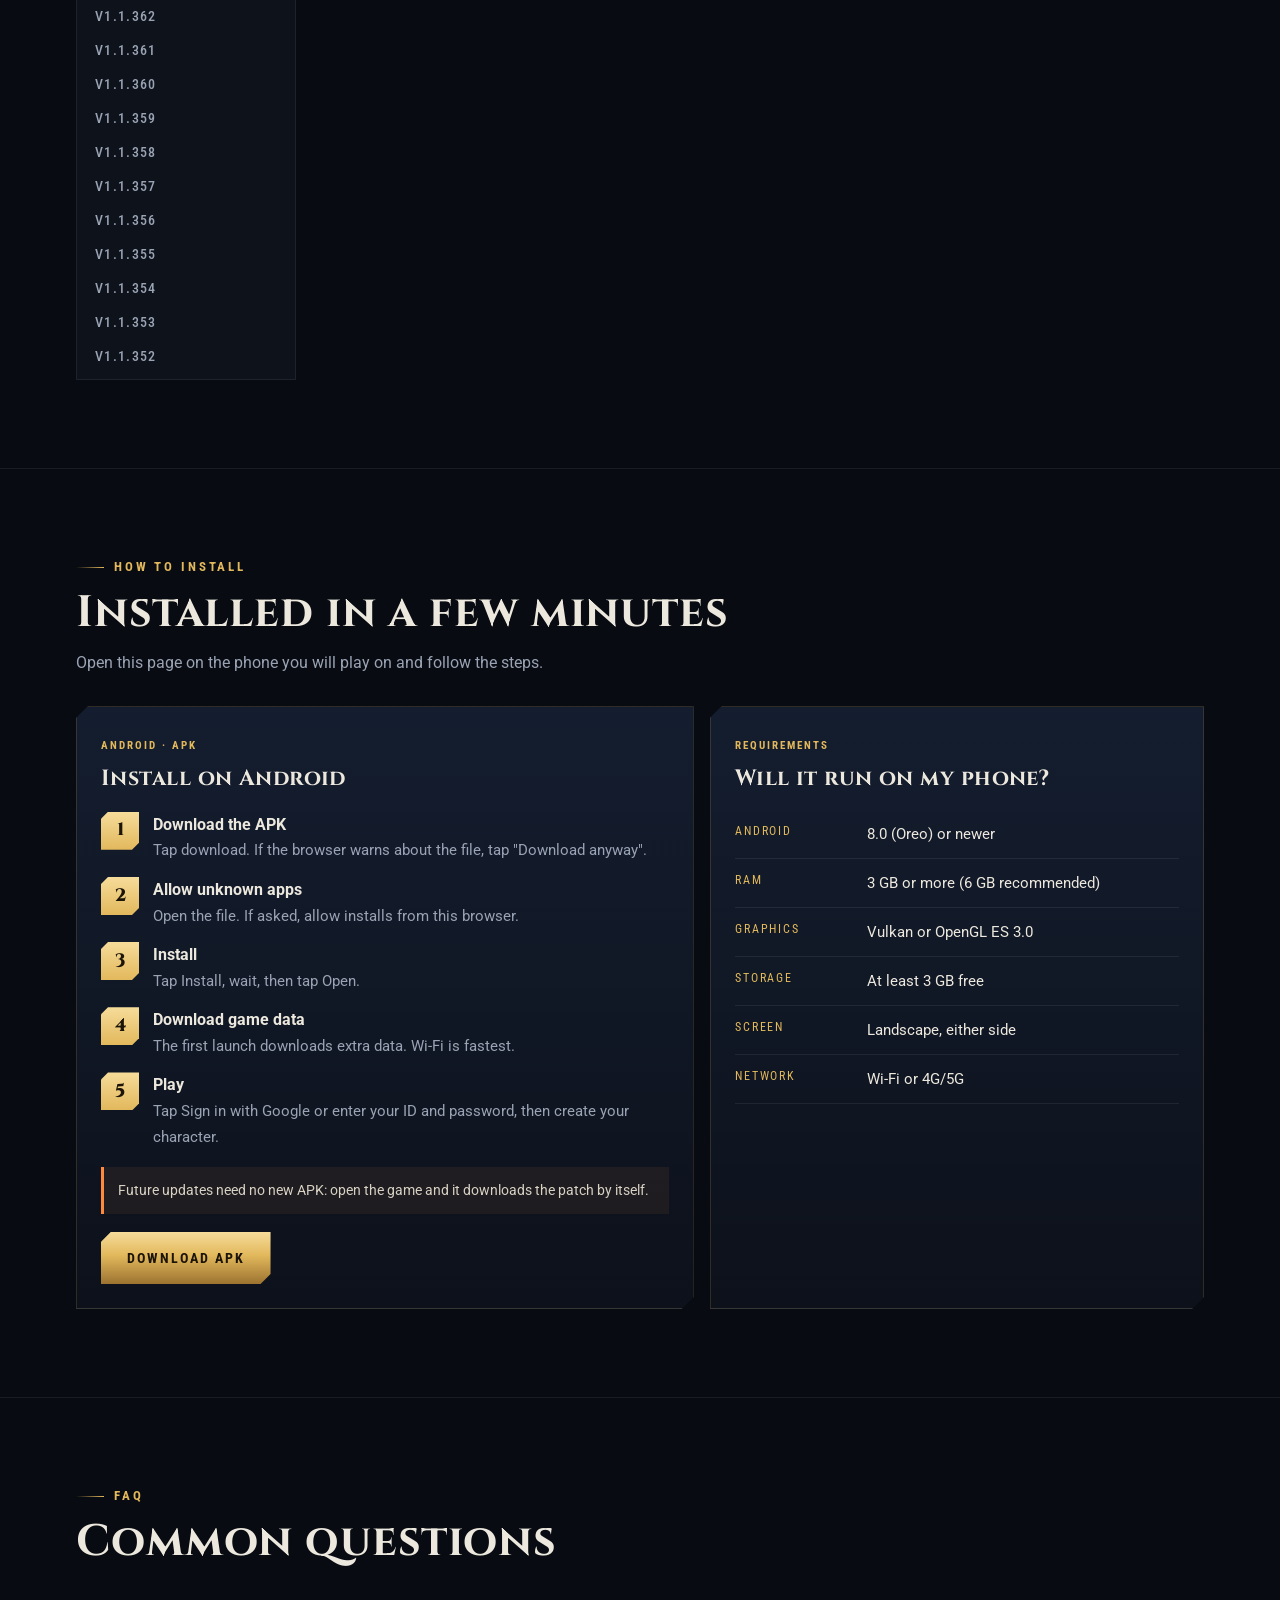
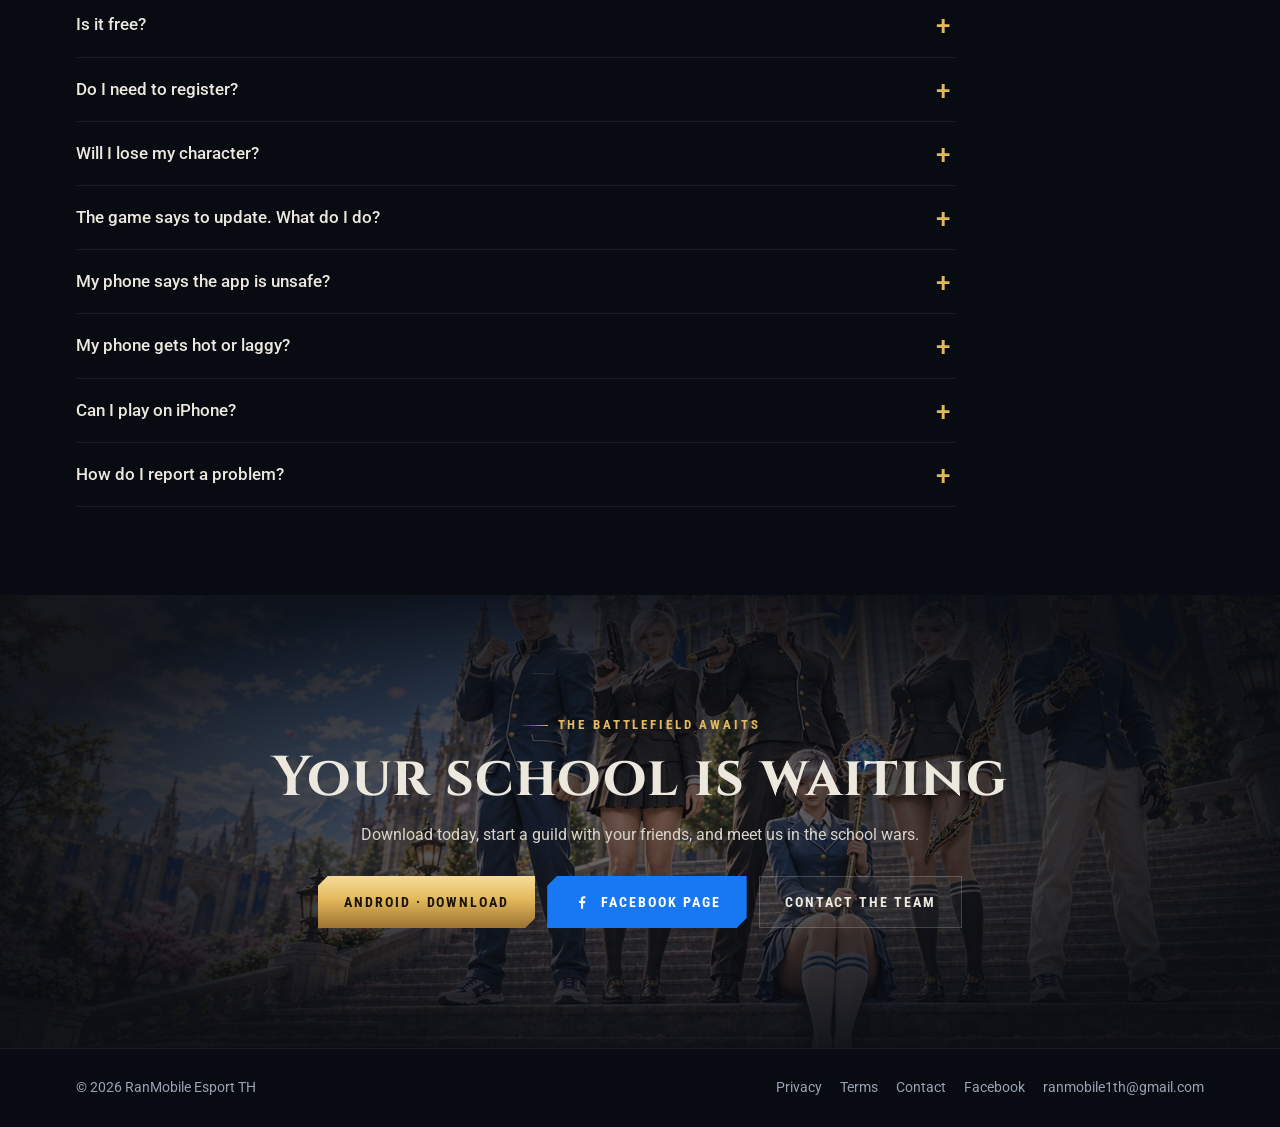
==== commit 322a3996: "Add game guide: bosses, levelling spots, war schedule" ====
--- a/index.html
+++ b/index.html
@@ -24,6 +24,7 @@
    <a href="#changelog" data-i18n="nav.changelog"></a>
    <a href="#install" data-i18n="nav.install"></a>
    <a href="#faq" data-i18n="nav.faq"></a>
+   <a href="guide.html" data-i18n="nav.guide"></a>
   </div>
   <div class="navright">
    <a class="fb-btn" href="https://www.facebook.com/share/1JrQcMJYX2/?mibextid=wwXIfr" target="_blank" rel="noopener" aria-label="Facebook"><svg viewBox="0 0 24 24" fill="currentColor"><path d="M13.5 21v-7.5h2.5l.4-3h-2.9V8.6c0-.9.3-1.5 1.5-1.5h1.5V4.4c-.3 0-1.2-.1-2.2-.1-2.2 0-3.7 1.3-3.7 3.8v2.3H8.1v3h2.5V21h2.9Z"/></svg><span data-i18n="nav.fb"></span></a>
--- a/style.css
+++ b/style.css
@@ -277,3 +277,24 @@
 .btn-fb{background:#1877f2;color:#fff;clip-path:polygon(10px 0,100% 0,100% calc(100% - 10px),calc(100% - 10px) 100%,0 100%,0 10px)}
 .btn-fb:hover{background:#2d86ff;color:#fff;transform:translateY(-1px)}
 @media (max-width:760px){.fb-btn span{display:none}.fb-btn{padding:0 9px}}
+
+/* privacy / terms / contact */
+.docpage .navlinks a[aria-current=page]{color:var(--gold)}
+.dochead{position:relative;padding:64px 0 36px;background:radial-gradient(ellipse 70% 120% at 50% 0,rgba(226,184,92,.14),transparent 70%),var(--ground-2);border-bottom:1px solid var(--line)}
+.dochead h1{font-size:clamp(28px,5vw,46px);line-height:1.2;margin-top:12px;color:var(--gold-hi);text-wrap:balance}
+.dochead .back{display:inline-block;font-family:var(--label);font-size:13px;letter-spacing:.08em;color:var(--muted);margin-bottom:18px}
+.dochead .back:hover{color:var(--gold)}
+.docbody{padding:40px 0 72px}
+.doc{overflow-wrap:anywhere;max-width:820px;margin:0 auto;padding:32px clamp(18px,4vw,44px);line-height:1.8}
+.doc h2{font-size:20px;color:var(--gold);margin:30px 0 8px;padding-bottom:8px;border-bottom:1px solid var(--line)}
+.doc h2:first-child,.doc p:first-child+h2{margin-top:6px}
+.doc p,.doc li{color:#d6d3cc;margin:8px 0}
+.doc ul{padding-left:22px;margin:8px 0}
+.doc li::marker{color:var(--gold)}
+.doc b{color:var(--text)}
+.doc small{color:var(--muted)}
+.doc a{text-decoration:underline;text-underline-offset:3px}
+.doctabs{max-width:820px;margin:22px auto 0;display:flex;flex-wrap:wrap;gap:10px;justify-content:center}
+.doctabs a{font-family:var(--label);font-size:14px;padding:9px 16px;border:1px solid var(--line);color:var(--muted)}
+.doctabs a:hover,.doctabs a[aria-current=page]{color:var(--gold);border-color:var(--gold-deep)}
+@media (max-width:900px){.docpage .doclinks{display:none}}
